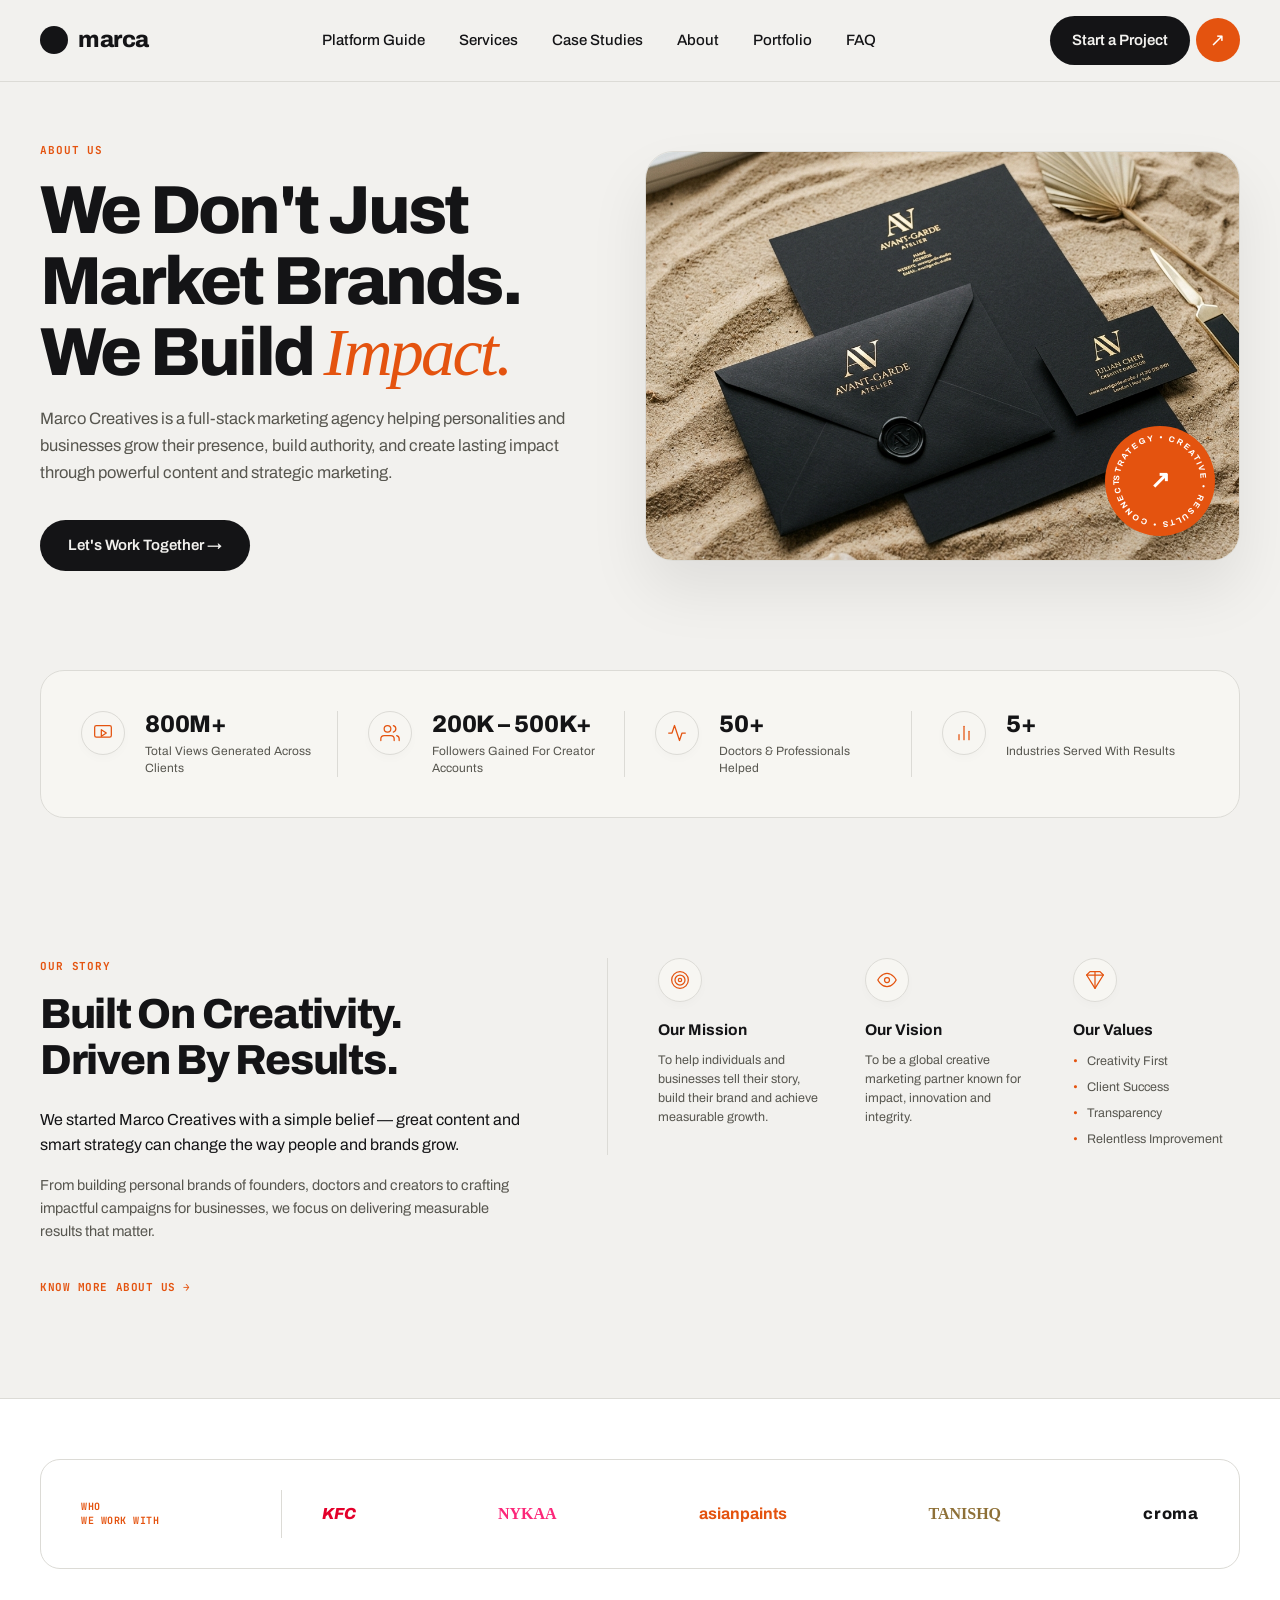
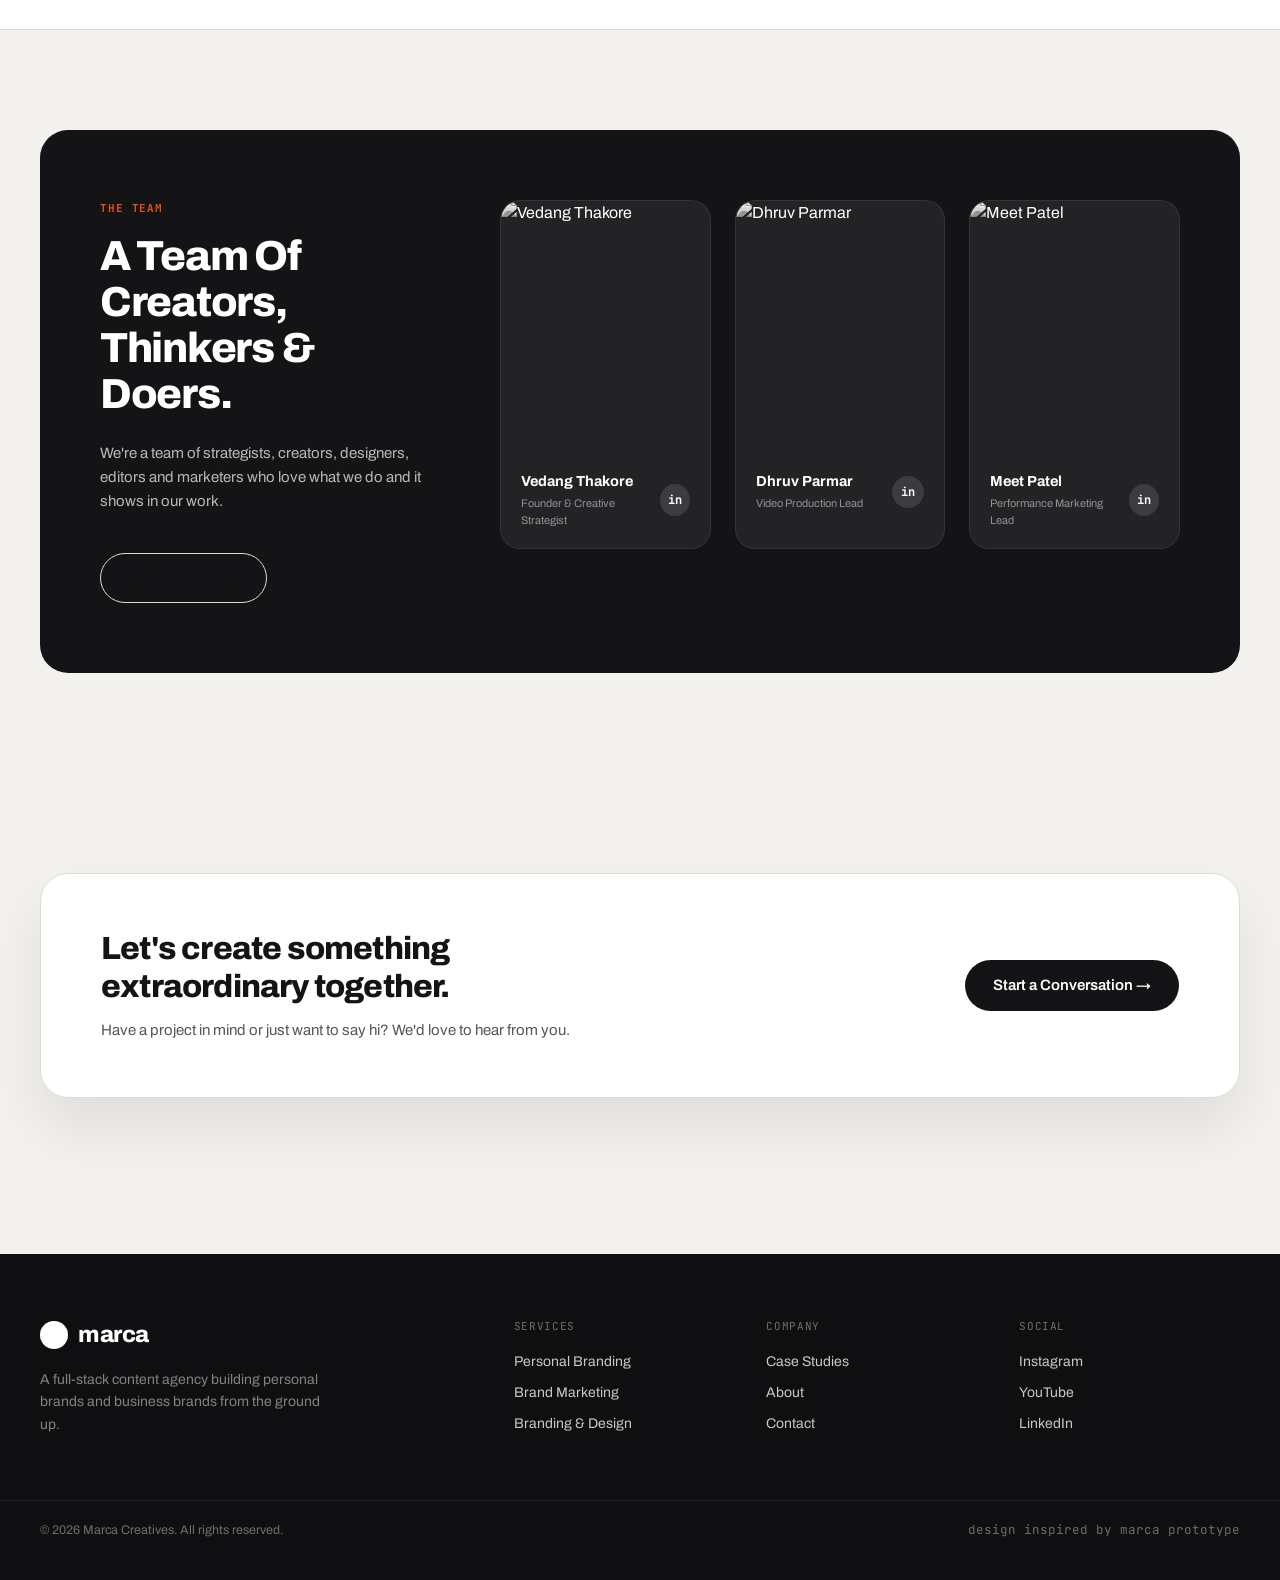
==== about.html @ e496947c "first commit - Marca Website files" ====
<!DOCTYPE html>
<html lang="en">
<head>
  <meta charset="utf-8">
  <meta name="viewport" content="width=device-width, initial-scale=1">
  <title>About Us | Marca Creatives</title>
  <meta name="description" content="We don't just market brands. We build impact. Discover our story, mission, vision, and the creative team behind Marca Creatives.">
  
  <!-- OpenGraph Metadata -->
  <meta property="og:title" content="About Us | Marca Creatives">
  <meta property="og:description" content="Meet the team of creators, thinkers, and doers building powerful B2B and personal brands.">
  <meta property="og:type" content="website">
  
  <!-- Google Fonts -->
  <link rel="preconnect" href="https://fonts.googleapis.com">
  <link rel="preconnect" href="https://fonts.gstatic.com" crossorigin>
  <link href="https://fonts.googleapis.com/css2?family=Archivo:wght@400;500;600;700;800;900&family=JetBrains+Mono:wght@400;500;600&display=swap" rel="stylesheet">
  
  <!-- Main Stylesheet -->
  <link rel="stylesheet" href="style.css">
</head>
<body>

  <!-- ============ STICKY NAV ============ -->
  <header class="header">
    <nav class="nav-container" aria-label="Main Navigation">
      <div class="logo">
        <div class="logo-dot"></div>
        <span class="logo-text">marca</span>
      </div>
      <div class="nav-links" id="navLinks">
        <a href="index.html#studio">Platform Guide</a>
        <a href="services.html">Services</a>
        <a href="index.html#work">Case Studies</a>
        <a href="about.html" class="active">About</a>
        <a href="index.html#reels">Portfolio</a>
        <a href="index.html#faq">FAQ</a>
      </div>
      <div class="nav-cta">
        <a href="index.html#contact" class="btn-primary">Start a Project</a>
        <a href="index.html#contact" class="btn-arrow" aria-label="Contact Us">&#8599;</a>
        <!-- Mobile Menu Toggle -->
        <button class="mobile-toggle" id="mobileToggle" aria-expanded="false" aria-controls="navLinks" aria-label="Toggle Menu">
          <span></span>
          <span></span>
        </button>
      </div>
    </nav>
  </header>

  <!-- ============ DETAIL HERO ============ -->
  <section class="detail-hero-section">
    <div class="container detail-hero-grid">
      <div class="detail-hero-left" data-reveal>
        <div class="section-tag">ABOUT US</div>
        <h1 class="detail-hero-title">We Don't Just<br>Market Brands.<br>We Build <span class="italic-serif">Impact.</span></h1>
        <p class="detail-hero-desc">
          Marco Creatives is a full-stack marketing agency helping personalities and businesses grow their presence, build authority, and create lasting impact through powerful content and strategic marketing.
        </p>
        <div class="detail-hero-ctas">
          <a href="index.html#contact" class="btn-primary-pill">Let's Work Together &rarr;</a>
        </div>
      </div>

      <div class="detail-hero-right" data-reveal data-reveal-delay="100">
        <div class="about-hero-image-wrapper">
          <img src="assets/services_branding.png" alt="Branding work design materials mockup">
          
          <!-- Rotating Badge Overlay -->
          <div class="rotating-badge-container">
            <svg class="rotating-badge-svg" viewBox="0 0 100 100">
              <defs>
                <path id="badgeCirclePath" d="M 50, 50 m -37, 0 a 37,37 0 1,1 74,0 a 37,37 0 1,1 -74,0" />
              </defs>
              <text font-size="7.5" font-weight="700" fill="var(--white)" letter-spacing="1.5">
                <textPath href="#badgeCirclePath">
                  STRATEGY • CREATIVE • RESULTS • CONNECTIVITY •
                </textPath>
              </text>
            </svg>
            <div class="badge-arrow">↗</div>
          </div>

        </div>
      </div>
    </div>
  </section>

  <!-- ============ STATS BAR STRIP ============ -->
  <section class="about-stats-strip" data-reveal>
    <div class="container">
      <div class="quick-stats-bar about-stats-card">
        <div class="quick-stats-grid">
          
          <div class="q-stat-item">
            <div class="metric-row-icon">
              <svg class="sol-icon" viewBox="0 0 24 24" fill="none" stroke="currentColor" stroke-width="2" stroke-linecap="round" stroke-linejoin="round">
                <rect x="2" y="3" width="20" height="14" rx="2" ry="2"></rect>
                <polygon points="10 8 16 12 10 16 10 8"></polygon>
              </svg>
            </div>
            <div class="q-stat-info">
              <h4>800M+</h4>
              <p>Total Views Generated Across Clients</p>
            </div>
          </div>

          <div class="q-stat-item">
            <div class="metric-row-icon">
              <svg class="sol-icon" viewBox="0 0 24 24" fill="none" stroke="currentColor" stroke-width="2" stroke-linecap="round" stroke-linejoin="round">
                <path d="M17 21v-2a4 4 0 0 0-4-4H5a4 4 0 0 0-4 4v2"></path>
                <circle cx="9" cy="7" r="4"></circle>
                <path d="M23 21v-2a4 4 0 0 0-3-3.87"></path>
                <path d="M16 3.13a4 4 0 0 1 0 7.75"></path>
              </svg>
            </div>
            <div class="q-stat-info">
              <h4>200K – 500K+</h4>
              <p>Followers Gained For Creator Accounts</p>
            </div>
          </div>

          <div class="q-stat-item">
            <div class="metric-row-icon">
              <svg class="sol-icon" viewBox="0 0 24 24" fill="none" stroke="currentColor" stroke-width="2" stroke-linecap="round" stroke-linejoin="round">
                <path d="M22 12h-4l-3 9L9 3l-3 9H2"></path>
              </svg>
            </div>
            <div class="q-stat-info">
              <h4>50+</h4>
              <p>Doctors &amp; Professionals Helped</p>
            </div>
          </div>

          <div class="q-stat-item">
            <div class="metric-row-icon">
              <svg class="sol-icon" viewBox="0 0 24 24" fill="none" stroke="currentColor" stroke-width="2" stroke-linecap="round" stroke-linejoin="round">
                <line x1="18" y1="20" x2="18" y2="10"></line>
                <line x1="12" y1="20" x2="12" y2="4"></line>
                <line x1="6" y1="20" x2="6" y2="14"></line>
              </svg>
            </div>
            <div class="q-stat-info">
              <h4>5+</h4>
              <p>Industries Served With Results</p>
            </div>
          </div>

        </div>
      </div>
    </div>
  </section>

  <!-- ============ OUR STORY SPLIT ============ -->
  <section class="about-story-section">
    <div class="container about-story-grid">
      <div class="story-left-col" data-reveal>
        <div class="section-tag">OUR STORY</div>
        <h2 class="story-title">Built On Creativity.<br>Driven By Results.</h2>
        <p class="story-desc">
          We started Marco Creatives with a simple belief — great content and smart strategy can change the way people and brands grow.
        </p>
        <p class="story-desc-sub">
          From building personal brands of founders, doctors and creators to crafting impactful campaigns for businesses, we focus on delivering measurable results that matter.
        </p>
        <a href="index.html#work" class="btn-explore-work">Know More About Us &rarr;</a>
      </div>

      <div class="story-right-col" data-reveal data-reveal-delay="100">
        
        <div class="story-grid-item">
          <div class="metric-row-icon">
            <svg class="sol-icon" viewBox="0 0 24 24" fill="none" stroke="currentColor" stroke-width="2" stroke-linecap="round" stroke-linejoin="round">
              <circle cx="12" cy="12" r="10"></circle>
              <circle cx="12" cy="12" r="6"></circle>
              <circle cx="12" cy="12" r="2"></circle>
            </svg>
          </div>
          <h4>Our Mission</h4>
          <p>To help individuals and businesses tell their story, build their brand and achieve measurable growth.</p>
        </div>

        <div class="story-grid-item">
          <div class="metric-row-icon">
            <svg class="sol-icon" viewBox="0 0 24 24" fill="none" stroke="currentColor" stroke-width="2" stroke-linecap="round" stroke-linejoin="round">
              <path d="M1 12s4-8 11-8 11 8 11 8-4 8-11 8-11-8-11-8z"></path>
              <circle cx="12" cy="12" r="3"></circle>
            </svg>
          </div>
          <h4>Our Vision</h4>
          <p>To be a global creative marketing partner known for impact, innovation and integrity.</p>
        </div>

        <div class="story-grid-item">
          <div class="metric-row-icon">
            <svg class="sol-icon" viewBox="0 0 24 24" fill="none" stroke="currentColor" stroke-width="2" stroke-linecap="round" stroke-linejoin="round">
              <polygon points="6 2 18 2 22 6 12 22 2 6 6 2"></polygon>
              <line x1="2" y1="6" x2="22" y2="6"></line>
              <line x1="12" y1="2" x2="12" y2="22"></line>
            </svg>
          </div>
          <h4>Our Values</h4>
          <ul class="values-text-list">
            <li>Creativity First</li>
            <li>Client Success</li>
            <li>Transparency</li>
            <li>Relentless Improvement</li>
          </ul>
        </div>

      </div>
    </div>
  </section>

  <!-- ============ LOGO BRANDS BAR ============ -->
  <section class="brands-worked-section" data-reveal>
    <div class="container">
      <div class="flat-logo-board">
        <div class="logo-board-label">WHO<br>WE WORK WITH</div>
        <div class="logo-board-divider"></div>
        <div class="logo-board-list">
          <span class="logo-text-item logo-kfc">KFC</span>
          <span class="logo-text-item logo-nykaa">NYKAA</span>
          <span class="logo-text-item logo-ap">asianpaints</span>
          <span class="logo-text-item logo-tanishq">TANISHQ</span>
          <span class="logo-text-item logo-croma">croma</span>
        </div>
      </div>
    </div>
  </section>

  <!-- ============ TEAM SECTION (DARK CARD) ============ -->
  <section class="about-team-section">
    <div class="container">
      <div class="team-dark-card" data-reveal>
        <div class="team-card-grid">
          
          <div class="team-left-intro">
            <div class="section-tag text-orange">THE TEAM</div>
            <h2 class="team-intro-title">A Team Of Creators,<br>Thinkers &amp; Doers.</h2>
            <p class="team-intro-desc">
              We're a team of strategists, creators, designers, editors and marketers who love what we do and it shows in our work.
            </p>
            <a href="index.html#contact" class="btn-cta-outline-pill border-white text-white-hover">Join Our Team &rarr;</a>
          </div>

          <div class="team-right-list">
            
            <!-- Card 1 -->
            <div class="team-member-portrait-card">
              <div class="member-image grayscale-img">
                <img src="assets/team_marcus_chen.png" alt="Vedang Thakore">
              </div>
              <div class="member-meta">
                <div>
                  <strong>Vedang Thakore</strong>
                  <p>Founder &amp; Creative Strategist</p>
                </div>
                <a href="https://linkedin.com" target="_blank" rel="noopener" class="linkedin-badge-btn" aria-label="Vedang Thakore Linkedin">in</a>
              </div>
            </div>

            <!-- Card 2 -->
            <div class="team-member-portrait-card">
              <div class="member-image grayscale-img">
                <img src="assets/team_alex_mercer.png" alt="Dhruv Parmar">
              </div>
              <div class="member-meta">
                <div>
                  <strong>Dhruv Parmar</strong>
                  <p>Video Production Lead</p>
                </div>
                <a href="https://linkedin.com" target="_blank" rel="noopener" class="linkedin-badge-btn" aria-label="Dhruv Parmar Linkedin">in</a>
              </div>
            </div>

            <!-- Card 3 -->
            <div class="team-member-portrait-card">
              <div class="member-image grayscale-img">
                <img src="assets/team_sarah_jenkins.png" alt="Meet Patel">
              </div>
              <div class="member-meta">
                <div>
                  <strong>Meet Patel</strong>
                  <p>Performance Marketing Lead</p>
                </div>
                <a href="https://linkedin.com" target="_blank" rel="noopener" class="linkedin-badge-btn" aria-label="Meet Patel Linkedin">in</a>
              </div>
            </div>

          </div>

        </div>
      </div>
    </div>
  </section>

  <!-- ============ BOTTOM LIGHT CTA ============ -->
  <section class="about-footer-cta-section" data-reveal>
    <div class="container">
      <div class="about-cta-bar">
        <div class="about-cta-text-side">
          <h2>Let's create something<br>extraordinary together.</h2>
          <p>Have a project in mind or just want to say hi? We'd love to hear from you.</p>
        </div>
        <a href="index.html#contact" class="btn-primary-pill select-black-btn">Start a Conversation &rarr;</a>
      </div>
    </div>
  </section>

  <!-- ============ FOOTER ============ -->
  <footer class="footer">
    <div class="container footer-grid">
      <div class="footer-about">
        <div class="logo">
          <div class="logo-dot bg-white"></div>
          <span class="logo-text text-white">marca</span>
        </div>
        <p class="footer-about-text">A full-stack content agency building personal brands and business brands from the ground up.</p>
      </div>
      <div>
        <div class="footer-header">SERVICES</div>
        <div class="footer-links">
          <a href="services.html">Personal Branding</a>
          <a href="services.html">Brand Marketing</a>
          <a href="services.html">Branding &amp; Design</a>
        </div>
      </div>
      <div>
        <div class="footer-header">COMPANY</div>
        <div class="footer-links">
          <a href="index.html#work">Case Studies</a>
          <a href="about.html">About</a>
          <a href="index.html#contact">Contact</a>
        </div>
      </div>
      <div>
        <div class="footer-header">SOCIAL</div>
        <div class="footer-links">
          <a href="https://instagram.com" target="_blank" rel="noopener">Instagram</a>
          <a href="https://youtube.com" target="_blank" rel="noopener">YouTube</a>
          <a href="https://linkedin.com" target="_blank" rel="noopener">LinkedIn</a>
        </div>
      </div>
    </div>
    <div class="container footer-bottom">
      <span>&copy; 2026 Marca Creatives. All rights reserved.</span>
      <span class="footer-adapted">design inspired by marca prototype</span>
    </div>
  </footer>

  <!-- GSAP & ScrollTrigger Script Loading -->
  <script src="https://cdnjs.cloudflare.com/ajax/libs/gsap/3.12.2/gsap.min.js"></script>
  <script src="https://cdnjs.cloudflare.com/ajax/libs/gsap/3.12.2/ScrollTrigger.min.js"></script>
  <!-- Main JavaScript File -->
  <script src="script.js"></script>
</body>
</html>
---- style.css ----
/* ==========================================================================
   MARCA CREATIVES - MODERN STYLE SYSTEM (VANILLA CSS)
   ========================================================================== */

/* --- Design Tokens --- */
:root {
  --bg-color: #f2f1ee;
  --text-color: #141416;
  --accent-color: #e4530f;
  --accent-hover: #c84307;
  
  --white: #ffffff;
  --border-color: #dcdbd6;
  --border-dark: #26262a;
  --border-dark-hover: #45454a;
  
  --dark-bg: #141416;
  --dark-bg-card: #1f1f22;
  --dark-text: #f2f1ee;
  --muted-text: #57564f;
  --muted-dark: #a3a29b;
  
  --font-sans: 'Archivo', "Helvetica Neue", Arial, sans-serif;
  --font-mono: 'JetBrains Mono', monospace;
  
  --transition-smooth: 0.4s cubic-bezier(0.25, 0.8, 0.25, 1);
  --transition-fast: 0.2s ease;
  
  --shadow-premium: 0 30px 60px rgba(0, 0, 0, 0.08);
  --shadow-premium-hover: 0 45px 80px rgba(0, 0, 0, 0.12);
  --shadow-card: 0 10px 30px rgba(0, 0, 0, 0.04);
}

/* --- Base & Reset --- */
* {
  box-sizing: border-box;
  margin: 0;
  padding: 0;
}

html {
  scroll-behavior: smooth;
  font-size: 16px;
}

body {
  background-color: var(--bg-color);
  color: var(--text-color);
  font-family: var(--font-sans);
  -webkit-font-smoothing: antialiased;
  -moz-osx-font-smoothing: grayscale;
  overflow-x: hidden;
  line-height: 1.5;
}

a {
  color: var(--text-color);
  text-decoration: none;
  transition: color var(--transition-fast);
}

a:hover {
  color: var(--accent-color);
}

::selection {
  background: var(--text-color);
  color: var(--white);
}

img {
  max-width: 100%;
  height: auto;
  display: block;
}

.container {
  max-width: 1320px;
  margin: 0 auto;
  padding: 0 40px;
  width: 100%;
}

/* --- Layout Grids --- */
.grid-2 {
  display: grid;
  grid-template-columns: 1fr 1fr;
}

.grid-3 {
  display: grid;
  grid-template-columns: repeat(3, 1fr);
}

.grid-4 {
  display: grid;
  grid-template-columns: repeat(4, 1fr);
}

.gap-20 { gap: 20px; }
.gap-24 { gap: 24px; }
.gap-56 { gap: 56px; }

.margin-0 { margin: 0 !important; }

/* --- Reveal Animation Classes (Premium Scroll Reveal with Blur) --- */
[data-reveal] {
  opacity: 0;
  transform: translateY(40px);
  filter: blur(5px);
  transition: opacity 1.2s cubic-bezier(0.16, 1, 0.3, 1), transform 1.2s cubic-bezier(0.16, 1, 0.3, 1), filter 1.2s cubic-bezier(0.16, 1, 0.3, 1);
  will-change: transform, opacity, filter;
}

[data-reveal].revealed {
  opacity: 1;
  transform: translateY(0);
  filter: blur(0);
}

/* --- Global Elements & Typography --- */
.section-tag {
  font-family: var(--font-mono);
  font-size: 13px;
  font-weight: 600;
  color: var(--accent-color);
  letter-spacing: 0.06em;
  text-transform: uppercase;
  margin-bottom: 16px;
}

.section-tag.text-orange {
  color: var(--accent-color);
}

.section-title {
  font-size: 46px;
  font-weight: 800;
  letter-spacing: -0.03em;
  line-height: 1.1;
  margin-bottom: 44px;
}

.section-title.text-white {
  color: var(--dark-text);
}

/* --- Buttons & Links --- */
.btn-primary {
  display: inline-flex;
  align-items: center;
  background: var(--text-color);
  color: var(--bg-color);
  padding: 13px 22px;
  border-radius: 40px;
  font-weight: 600;
  font-size: 15px;
  transition: transform var(--transition-fast), background-color var(--transition-fast);
}

.btn-primary:hover {
  transform: translateY(-2px);
  color: var(--white);
  background: var(--accent-color);
}

.btn-arrow {
  width: 44px;
  height: 44px;
  border-radius: 50%;
  background: var(--accent-color);
  color: var(--white);
  display: inline-flex;
  align-items: center;
  justify-content: center;
  font-size: 18px;
  transition: transform 0.35s ease, background-color var(--transition-fast);
}

.btn-arrow:hover {
  transform: rotate(45deg);
  background: var(--text-color);
}

.btn-large-accent {
  display: inline-flex;
  align-items: center;
  gap: 10px;
  background: var(--accent-color);
  color: var(--white);
  padding: 16px 28px;
  border-radius: 40px;
  font-weight: 600;
  font-size: 16px;
  margin-top: 44px;
  transition: transform var(--transition-fast), background var(--transition-fast);
}

.btn-large-accent:hover {
  transform: translateY(-2px);
  background: var(--accent-hover);
  color: var(--white);
}

.btn-large-accent span {
  font-size: 17px;
  transition: transform 0.35s ease;
}

.btn-large-accent:hover span {
  transform: rotate(45deg);
}

.btn-border-bottom {
  font-weight: 600;
  font-size: 15px;
  padding-bottom: 4px;
  border-bottom: 2px solid var(--accent-color);
  color: var(--text-color);
  transition: color var(--transition-fast), border-color var(--transition-fast);
}

.btn-border-bottom:hover {
  color: var(--accent-color);
  border-color: var(--text-color);
}

/* ==========================================================================
   NAVIGATION
   ========================================================================== */
.header {
  position: sticky;
  top: 0;
  z-index: 100;
  backdrop-filter: blur(10px);
  -webkit-backdrop-filter: blur(10px);
  background: rgba(242, 241, 238, 0.82);
  border-bottom: 1px solid var(--border-color);
}

.nav-container {
  max-width: 1320px;
  margin: 0 auto;
  padding: 16px 40px;
  display: flex;
  align-items: center;
  justify-content: space-between;
  gap: 24px;
}

.logo {
  display: flex;
  align-items: center;
  gap: 10px;
}

.logo-dot {
  width: 28px;
  height: 28px;
  border-radius: 50%;
  background: var(--text-color);
}

.logo-dot.bg-white {
  background: var(--white);
}

.logo-text {
  font-weight: 800;
  font-size: 23px;
  letter-spacing: -0.02em;
}

.logo-text.text-white {
  color: var(--white);
}

.nav-links {
  display: flex;
  align-items: center;
  gap: 34px;
  font-size: 15px;
  font-weight: 500;
}

.nav-cta {
  display: flex;
  align-items: center;
  gap: 6px;
}

/* Mobile Toggle Icon */
.mobile-toggle {
  display: none;
  background: none;
  border: none;
  cursor: pointer;
  padding: 10px;
  z-index: 101;
}

.mobile-toggle span {
  display: block;
  width: 22px;
  height: 2px;
  background-color: var(--text-color);
  margin: 4px 0;
  transition: var(--transition-fast);
}

/* ==========================================================================
   HERO & ROTATING ARC
   ========================================================================== */
.hero {
  position: relative;
  min-height: 100vh;
  display: flex;
  flex-direction: column;
  align-items: center;
  padding: 64px 24px 0;
  overflow: hidden;
}

.hero-content {
  position: relative;
  z-index: 20;
  text-align: center;
  max-width: 1060px;
  margin: 0 auto;
}

.tag-badge {
  display: inline-flex;
  align-items: center;
  gap: 9px;
  background: var(--white);
  border: 1px solid var(--border-color);
  padding: 9px 20px;
  border-radius: 40px;
  font-size: 15px;
  font-weight: 500;
  color: #3f3e39;
  margin-bottom: 30px;
}

.tag-dot {
  width: 8px;
  height: 8px;
  border-radius: 50%;
  background: var(--accent-color);
  display: inline-block;
}

.hero-title {
  font-size: 76px;
  line-height: 1.0;
  letter-spacing: -0.04em;
  font-weight: 800;
  margin: 0 0 26px;
}

.hero-description {
  font-size: 19px;
  line-height: 1.55;
  color: #4d4c46;
  max-width: 680px;
  margin: 0 auto 6px;
}

.hero-description strong {
  color: var(--text-color);
}

/* ARC WHEEL SYSTEM (Gentle curved conveyer layout with straight upright cards) */
.arc-container {
  position: relative;
  z-index: 5;
  width: 100%;
  flex: 1;
  min-height: 480px;
  margin-top: 60px; /* Spacing Tweak: increased margin to add space above the wheel */
}

.arc-wheel-wrapper {
  position: absolute;
  left: 50%;
  top: 2540px; /* Spacing Tweak: pushed apex down to add breathing space below description */
  width: 0;
  height: 0;
  transform: rotate(calc(-1 * var(--scroll-rotation, 0deg))); /* Dynamic scroll rotation! */
  transition: transform 0.15s ease-out; /* Smooth inertia ease */
  will-change: transform;
}

.arc-wheel {
  position: absolute;
  left: 0;
  top: 0;
  width: 0;
  height: 0;
  animation: wheelspin 260s linear infinite;
  will-change: transform;
}

.arc-card {
  position: absolute;
  left: 0;
  top: 0;
  margin-left: -125px; /* Centers cards horizontally */
}

/* Intermediate container cancels out card's specific layout angle */
.card-inner {
  width: 250px;
  height: 400px;
  will-change: transform;
}

/* Cancels scroll-rotation on the card layout */
.card-scroll-canceler {
  width: 100%;
  height: 100%;
  transform: rotate(var(--scroll-rotation, 0deg));
  transition: transform 0.15s ease-out;
  will-change: transform;
}

/* Cancels parent wheelspin animation rotation dynamically, keeping cards straight up */
.card-rotator {
  width: 100%;
  height: 100%;
  border-radius: 22px;
  box-shadow: 0 30px 60px rgba(0, 0, 0, 0.15);
  overflow: hidden;
  position: relative;
  background-color: var(--white);
  animation: counterspin 260s linear infinite;
  will-change: transform;
}

/* Subtle staggered heights for organic layout density */
.arc-card:nth-child(even) .card-rotator {
  height: 430px;
}

.card-rotator img {
  width: 100%;
  height: 100%;
  object-fit: cover;
  pointer-events: none;
}

.card-caption {
  position: absolute;
  bottom: 16px;
  left: 16px;
  background: rgba(0, 0, 0, 0.6);
  backdrop-filter: blur(5px);
  -webkit-backdrop-filter: blur(5px);
  color: var(--white);
  padding: 6px 14px;
  border-radius: 20px;
  font-size: 12px;
  font-weight: 500;
  font-family: var(--font-mono);
}

/* ==========================================================================
   LOGO MARQUEE
   ========================================================================== */
.logo-marquee-section {
  position: relative;
  z-index: 20;
  width: 100%;
  padding: 6px 0 30px;
}

.logo-marquee-title {
  text-align: center;
  font-size: 15px;
  color: var(--muted-text);
  font-weight: 500;
  margin-bottom: 18px;
}

.logo-marquee-wrapper {
  overflow: hidden;
  -webkit-mask-image: linear-gradient(90deg, transparent, #000 10%, #000 90%, transparent);
  mask-image: linear-gradient(90deg, transparent, #000 10%, #000 90%, transparent);
}

.logo-marquee-track {
  display: inline-flex;
  gap: 84px;
  align-items: center;
  padding-left: 84px;
  animation: marquee 34s linear infinite;
  will-change: transform;
}

.marquee-logo {
  font-size: 28px;
  color: #33333a;
  white-space: nowrap;
}

.logo-nutty { font-weight: 800; font-style: italic; letter-spacing: -0.01em; }
.logo-meridian { font-weight: 700; letter-spacing: 0.22em; }
.logo-kessler { font-family: Georgia, serif; font-weight: 400; letter-spacing: 0.01em; }
.logo-novo { font-weight: 400; letter-spacing: 0.02em; }
.logo-atlas { font-weight: 900; letter-spacing: -0.02em; }
.logo-form { font-weight: 600; letter-spacing: 0.01em; }
.logo-verde { font-weight: 800; letter-spacing: 0.28em; }

/* ==========================================================================
   STAT STRIP
   ========================================================================== */
.stat-strip {
  background: var(--dark-bg);
  color: var(--dark-text);
  padding: 64px 0;
}

.stat-item {
  display: flex;
  flex-direction: column;
}

.stat-number {
  font-size: 54px;
  font-weight: 800;
  letter-spacing: -0.03em;
  line-height: 1;
}

.stat-label {
  font-family: var(--font-mono);
  font-size: 12px;
  letter-spacing: 0.06em;
  color: var(--muted-dark);
  margin-top: 10px;
  text-transform: uppercase;
}

/* ==========================================================================
   PROBLEM / EMPATHY & SPECIALIZATION
   ========================================================================== */
.empathy-section {
  padding: 110px 0 50px;
}

.empathy-title {
  font-size: 46px;
  font-weight: 800;
  letter-spacing: -0.03em;
  line-height: 1.05;
}

.empathy-lead {
  font-size: 17px;
  line-height: 1.6;
  color: #38372f;
  margin-bottom: 18px;
  font-weight: 600;
}

.empathy-text {
  font-size: 16px;
  line-height: 1.65;
  color: var(--muted-text);
}

/* ==========================================================================
   NEW SECTION: OUR CONTENT STUDIO (Side-by-side active/dimmed layout)
   ========================================================================== */
.studio-section {
  padding: 100px 0;
  background-color: var(--white);
  border-top: 1px solid var(--border-color);
  border-bottom: 1px solid var(--border-color);
}

.studio-intro {
  display: flex;
  justify-content: space-between;
  align-items: flex-end;
  margin-bottom: 60px;
  gap: 40px;
}

.studio-title {
  font-size: 54px;
  font-weight: 800;
  line-height: 1.05;
  letter-spacing: -0.03em;
}

.italic-serif {
  font-family: Georgia, serif;
  font-weight: 400;
  font-style: italic;
  color: var(--accent-color);
}

.studio-description {
  max-width: 440px;
  font-size: 16px;
  color: var(--muted-text);
  line-height: 1.6;
}

.studio-grid {
  display: grid;
  grid-template-columns: 0.75fr 2.25fr;
  gap: 56px;
  align-items: center;
  margin-bottom: 50px;
}

/* Sidebar lists styling */
.platform-list {
  display: flex;
  flex-direction: column;
  gap: 12px;
}

.platform-item {
  display: flex;
  align-items: flex-start;
  gap: 24px;
  padding: 24px;
  border-radius: 16px;
  cursor: pointer;
  background-color: transparent;
  border: 1px solid transparent;
  transition: var(--transition-smooth);
}

.platform-item:hover {
  background-color: #f7f6f2;
}

.platform-item.active {
  background-color: var(--white);
  border-color: var(--border-color);
  box-shadow: var(--shadow-card);
}

.platform-num {
  font-family: var(--font-mono);
  font-size: 14px;
  font-weight: 600;
  color: var(--muted-dark);
  margin-top: 2px;
  position: relative;
}

.platform-item.active .platform-num::after {
  content: '';
  position: absolute;
  left: -24px;
  top: 6px;
  width: 4px;
  height: 12px;
  background-color: var(--accent-color);
  border-radius: 2px;
}

.platform-info h4 {
  font-size: 20px;
  font-weight: 700;
  margin-bottom: 4px;
  transition: color var(--transition-fast);
}

.platform-item.active .platform-info h4 {
  color: var(--accent-color);
}

.platform-info p {
  font-size: 14px;
  color: var(--muted-text);
}

/* Media Mockup Screens Layout: Staggered Side-by-Side */
.mockup-display {
  display: flex;
  align-items: center;
  justify-content: space-between;
  width: 100%;
  position: relative;
  padding: 40px 0;
  gap: 24px;
}

.mockup-frame {
  transition: opacity 0.5s ease, transform 0.5s cubic-bezier(0.25, 0.8, 0.25, 1), filter 0.5s ease, border-color 0.5s;
  box-shadow: 0 20px 40px rgba(0, 0, 0, 0.05);
  border-radius: 36px;
  overflow: hidden;
  will-change: transform, opacity;
}

/* Side-by-side framing coordinates */
.frame-vertical {
  width: 200px;
  height: 350px;
  border: 8px solid #141416;
  background-color: #000;
}

.frame-horizontal {
  width: 380px;
  height: 250px;
  border: 8px solid #141416;
  background-color: #000;
}

/* Visual staggered translation offsets */
#mockup-0 {
  transform: translateY(30px);
}

#mockup-1 {
  transform: translateY(0);
}

#mockup-2 {
  transform: translateY(15px);
}

/* Interactive States: highlight active mockup, dim inactive ones */
.mockup-frame.active {
  opacity: 1;
  filter: none;
  border-color: var(--accent-color);
  box-shadow: 0 30px 60px rgba(228, 83, 15, 0.15);
}

#mockup-0.active { transform: translateY(30px) scale(1.06); }
#mockup-1.active { transform: translateY(0) scale(1.06); }
#mockup-2.active { transform: translateY(15px) scale(1.06); }

.mockup-frame.dimmed {
  opacity: 0.35;
  filter: grayscale(20%) blur(0.3px);
}

.mockup-content {
  width: 100%;
  height: 100%;
  position: relative;
  overflow: hidden;
}

.mockup-content img {
  width: 100%;
  height: 100%;
  object-fit: cover;
}

.tag-floating {
  position: absolute;
  top: 12px;
  left: 12px;
  font-family: var(--font-mono);
  font-size: 8px;
  color: var(--white);
  background: rgba(0, 0, 0, 0.5);
  backdrop-filter: blur(5px);
  -webkit-backdrop-filter: blur(5px);
  padding: 3px 8px;
  border-radius: 20px;
  z-index: 5;
}

/* Overlays on Vertical Smartphone Mockup */
.reel-overlay {
  position: absolute;
  bottom: 0;
  left: 0;
  right: 0;
  padding: 16px 12px;
  background: linear-gradient(to top, rgba(0,0,0,0.8) 0%, rgba(0,0,0,0) 100%);
  color: var(--white);
  z-index: 3;
}

.reel-author {
  display: flex;
  align-items: center;
  gap: 6px;
  margin-bottom: 4px;
}

.avatar-mini {
  width: 18px;
  height: 18px;
  border-radius: 50%;
  background-color: var(--accent-color);
  font-size: 8px;
  font-weight: 700;
  display: flex;
  align-items: center;
  justify-content: center;
}

.author-handle {
  font-size: 10px;
  font-weight: 600;
}

.btn-follow {
  font-size: 9px;
  border: 1px solid rgba(255,255,255,0.4);
  padding: 1px 6px;
  border-radius: 4px;
  margin-left: 4px;
}

.reel-text {
  font-size: 10px;
  opacity: 0.9;
  margin-bottom: 8px;
}

.reel-actions {
  display: flex;
  gap: 12px;
  font-size: 9px;
}

.time-duration {
  position: absolute;
  bottom: 12px;
  right: 12px;
  font-size: 10px;
  color: var(--white);
  font-family: var(--font-mono);
  background: rgba(0,0,0,0.4);
  padding: 2px 4px;
  border-radius: 4px;
  z-index: 3;
}

/* Overlays on Horizontal Monitor Mockup */
.btn-play-circle {
  position: absolute;
  top: 50%;
  left: 50%;
  transform: translate(-50%, -50%);
  width: 44px;
  height: 44px;
  border-radius: 50%;
  background-color: rgba(228, 83, 15, 0.9);
  border: none;
  color: var(--white);
  font-size: 16px;
  display: flex;
  align-items: center;
  justify-content: center;
  padding-left: 3px;
  cursor: pointer;
  transition: transform var(--transition-fast), background var(--transition-fast);
  z-index: 4;
}

.btn-play-circle:hover {
  transform: translate(-50%, -50%) scale(1.08);
  background-color: var(--accent-color);
}

.yt-timeline {
  position: absolute;
  bottom: 48px;
  left: 12px;
  right: 12px;
  height: 3px;
  background-color: rgba(255,255,255,0.3);
  border-radius: 2px;
  z-index: 3;
}

.yt-progress {
  height: 100%;
  background-color: var(--accent-color);
  border-radius: 2px;
}

.yt-duration {
  position: absolute;
  bottom: 32px;
  left: 12px;
  font-size: 9px;
  color: var(--white);
  font-family: var(--font-mono);
  z-index: 3;
}

.yt-meta {
  position: absolute;
  bottom: 0;
  left: 0;
  right: 0;
  padding: 8px 12px 8px 80px;
  background: rgba(0,0,0,0.6);
  color: var(--white);
  text-align: left;
  z-index: 2;
}

.yt-meta h4 {
  font-size: 11px;
  font-weight: 600;
  margin-bottom: 1px;
  white-space: nowrap;
  overflow: hidden;
  text-overflow: ellipsis;
}

.yt-meta p {
  font-size: 9px;
  opacity: 0.7;
}

/* Camera REC overlay details */
.camera-ui-overlay {
  position: absolute;
  top: 12px;
  right: 12px;
  display: flex;
  flex-direction: column;
  align-items: flex-end;
  gap: 2px;
  color: var(--white);
  font-family: var(--font-mono);
  font-size: 8px;
  z-index: 3;
}

.cam-rec {
  color: #ff3b30;
  font-weight: bold;
  animation: blink 1s infinite alternate;
}

@keyframes blink {
  0% { opacity: 0.2; }
  100% { opacity: 1; }
}

/* Platform studio repurposing bottom bar */
.studio-bar {
  background: var(--bg-color);
  border: 1px solid var(--border-color);
  border-radius: 18px;
  padding: 34px 40px;
  display: grid;
  grid-template-columns: 1.2fr 1.6fr 1.2fr;
  align-items: center;
  gap: 40px;
  margin-top: 30px;
}

.bar-headline {
  font-size: 26px;
  font-weight: 800;
  letter-spacing: -0.02em;
  line-height: 1.2;
}

.studio-bar-center p {
  font-size: 15px;
  color: var(--muted-text);
  line-height: 1.6;
}

.studio-bar-right {
  display: flex;
  justify-content: flex-end;
}

/* ==========================================================================
   REDESIGNED SERVICES SECTION WITH INTERACTIVE TABS & DIVIDERS
   ========================================================================== */
.services-section {
  padding: 100px 0;
}

.services-header-split {
  display: grid;
  grid-template-columns: 1.2fr 1fr;
  gap: 56px;
  align-items: center;
  margin-bottom: 60px;
}

.services-main-title {
  font-size: 46px;
  font-weight: 800;
  line-height: 1.05;
  letter-spacing: -0.03em;
}

.services-header-right {
  border-left: 1px solid var(--border-color);
  padding-left: 56px;
  font-size: 16px;
  color: var(--muted-text);
  line-height: 1.6;
}

/* Unified tabs menu + active pane border card wrapper */
.services-tabbed-container {
  display: grid;
  grid-template-columns: 1fr 2.2fr;
  border: 1px solid var(--border-color);
  border-radius: 24px;
  background-color: #fbfbfa;
  overflow: hidden;
  box-shadow: var(--shadow-card);
}

/* Left Sidebar vertical tab list */
.services-tabs-menu {
  display: flex;
  flex-direction: column;
  border-right: 1px solid var(--border-color);
  background-color: #f7f6f2;
}

.service-tab-btn {
  background: none;
  border: none;
  border-bottom: 1px solid var(--border-color);
  padding: 30px 24px;
  display: flex;
  align-items: center;
  text-align: left;
  cursor: pointer;
  position: relative;
  transition: background var(--transition-fast);
}

.service-tab-btn:last-child {
  border-bottom: none;
}

.service-tab-btn:hover {
  background-color: rgba(0,0,0,0.01);
}

.service-tab-btn.active {
  background-color: #fbfbfa;
}

.service-tab-btn.active::before {
  content: '';
  position: absolute;
  left: 0;
  top: 0;
  bottom: 0;
  width: 4px;
  background-color: var(--accent-color);
}

.tab-btn-meta {
  display: flex;
  align-items: center;
  width: 60px;
}

.tab-btn-num {
  font-family: var(--font-mono);
  font-size: 14px;
  color: var(--muted-dark);
  font-weight: 500;
}

.tab-btn-index {
  font-family: var(--font-mono);
  font-size: 13px;
  color: var(--accent-color);
  font-weight: bold;
  margin-left: 8px;
}

.tab-btn-text {
  font-size: 22px;
  font-weight: 700;
  letter-spacing: -0.02em;
  flex: 1;
  transition: color var(--transition-fast);
}

.service-tab-btn.active .tab-btn-text {
  color: var(--accent-color);
}

.tab-btn-arrow {
  font-size: 20px;
  color: var(--muted-dark);
  opacity: 0;
  transform: translateX(-10px);
  transition: opacity var(--transition-fast), transform var(--transition-fast);
}

.service-tab-btn.active .tab-btn-arrow {
  opacity: 1;
  transform: translateX(0);
  color: var(--accent-color);
}

/* Active Service Pane Layout */
.services-tab-content-panel {
  background-color: #fbfbfa;
  position: relative;
  overflow: hidden;
}

.service-tab-pane {
  position: absolute;
  inset: 0;
  opacity: 0;
  pointer-events: none;
  padding: 44px;
  display: grid;
  grid-template-columns: 1.1fr 0.9fr;
  gap: 32px;
  transition: opacity 0.4s ease;
}

.service-tab-pane.active {
  position: relative;
  opacity: 1;
  pointer-events: auto;
}

.pane-details {
  display: flex;
  flex-direction: column;
}

.pane-tag {
  font-family: var(--font-mono);
  font-size: 11px;
  color: var(--accent-color);
  font-weight: 600;
  letter-spacing: 0.06em;
  margin-bottom: 16px;
}

.pane-headline {
  font-size: 38px;
  font-weight: 800;
  line-height: 1.1;
  letter-spacing: -0.03em;
  margin-bottom: 16px;
}

.pane-description {
  font-size: 15px;
  color: var(--muted-text);
  line-height: 1.6;
  margin-bottom: 24px;
}

.pane-badges {
  display: flex;
  flex-wrap: wrap;
  gap: 8px;
  margin-bottom: 32px;
}

.badge {
  font-size: 12.5px;
  background-color: #f7f6f2;
  border: 1px solid var(--border-color);
  padding: 6px 12px;
  border-radius: 4px;
  color: #55544e;
}

.pane-stats {
  display: grid;
  grid-template-columns: repeat(3, 1fr);
  gap: 16px;
  border-top: 1px solid var(--border-color);
  padding-top: 24px;
  margin-bottom: 32px;
}

.pane-stat-item {
  display: flex;
  flex-direction: column;
}

.pane-stat-num {
  font-size: 26px;
  font-weight: 800;
  letter-spacing: -0.02em;
  line-height: 1.1;
  margin-bottom: 4px;
}

.pane-stat-label {
  font-size: 11px;
  color: var(--muted-text);
  line-height: 1.3;
}

.explore-service-link {
  font-weight: 600;
  font-size: 15px;
  color: var(--accent-color);
  margin-top: auto;
}

.explore-service-link:hover {
  color: var(--accent-hover);
}

/* Smartphone overlapping layout cards */
.pane-visuals {
  display: flex;
  flex-direction: column;
  justify-content: center;
  align-items: center;
  position: relative;
}

.phone-carousel {
  display: flex;
  align-items: center;
  justify-content: center;
  height: 380px;
  width: 100%;
  position: relative;
}

.phone-carousel-card {
  position: absolute;
  width: 170px;
  height: 290px;
  border-radius: 18px;
  overflow: hidden;
  border: 4px solid #141416;
  background-color: #000;
  box-shadow: 0 20px 40px rgba(0,0,0,0.1);
  transition: transform 0.5s cubic-bezier(0.25, 0.8, 0.25, 1), z-index 0.5s;
}

.phone-carousel-card img {
  width: 100%;
  height: 100%;
  object-fit: cover;
}

.phone-caption {
  position: absolute;
  bottom: 12px;
  left: 12px;
  background: rgba(0,0,0,0.5);
  color: var(--white);
  font-family: var(--font-mono);
  font-size: 10px;
  padding: 2px 8px;
  border-radius: 10px;
}

.reel-icon-floating {
  position: absolute;
  top: 12px;
  right: 12px;
  font-size: 16px;
  z-index: 5;
}

/* Overlapping configuration offsets */
.card-left {
  transform: translateX(-65px) scale(0.88);
  z-index: 1;
  opacity: 0.85;
}

.card-right {
  transform: translateX(65px) scale(0.88);
  z-index: 1;
  opacity: 0.85;
}

.card-center {
  transform: translateX(0) scale(1.02);
  z-index: 3;
  box-shadow: 0 30px 60px rgba(0,0,0,0.18);
}

.phone-carousel-dots {
  display: flex;
  gap: 8px;
  margin-top: 24px;
}

.phone-carousel-dots .dot {
  width: 6px;
  height: 6px;
  border-radius: 50%;
  background-color: var(--border-color);
  transition: width 0.3s ease, background-color 0.3s;
}

.phone-carousel-dots .dot.active {
  width: 24px;
  border-radius: 4px;
  background-color: var(--accent-color);
}

/* Redesigned Niche Specialization Bar */
.specialization-bar {
  background: var(--dark-bg);
  color: var(--dark-text);
  border-radius: 18px;
  padding: 34px 40px;
  display: flex;
  align-items: center;
  justify-content: space-between;
  gap: 32px;
  margin-top: 20px;
}

.specialization-info {
  max-width: 680px;
}

.specialization-action {
  display: flex;
  align-items: center;
  gap: 16px;
}

.btn-circle-arrow-link {
  width: 56px;
  height: 56px;
  border-radius: 50%;
  background-color: var(--accent-color);
  display: flex;
  align-items: center;
  justify-content: center;
  transition: transform 0.35s ease, background-color var(--transition-fast);
}

.btn-circle-arrow-link:hover {
  transform: scale(1.08);
  background-color: var(--accent-hover);
}

.spec-arrow {
  color: var(--white);
  font-size: 24px;
}

.spec-action-label {
  font-size: 13.5px;
  line-height: 1.4;
  color: var(--muted-dark);
}

.spec-action-label strong {
  color: var(--white);
}

/* ==========================================================================
   CASE STUDIES
   ========================================================================== */
.cases-section {
  padding: 60px 0 50px;
}

.cases-header {
  display: flex;
  justify-content: space-between;
  align-items: flex-end;
  margin-bottom: 40px;
  gap: 20px;
}

.cases-all-link {
  font-weight: 600;
  font-size: 15px;
  white-space: nowrap;
}

.cases-grid {
  display: grid;
  grid-template-columns: repeat(3, 1fr);
  gap: 20px;
}

.case-card {
  background: var(--white);
  border: 1px solid var(--border-color);
  border-radius: 18px;
  overflow: hidden;
  display: flex;
  flex-direction: column;
  transition: transform var(--transition-smooth), box-shadow var(--transition-smooth);
}

.case-card:hover {
  transform: translateY(-6px);
  box-shadow: 0 24px 48px rgba(0, 0, 0, 0.09);
}

.case-image-wrapper {
  aspect-ratio: 4/3;
  width: 100%;
  overflow: hidden;
  background-color: #ecebe6;
}

.case-image-wrapper img {
  width: 100%;
  height: 100%;
  object-fit: cover;
  transition: transform 0.6s cubic-bezier(0.25, 0.8, 0.25, 1);
}

.case-card:hover .case-image-wrapper img {
  transform: scale(1.05);
}

.case-content {
  padding: 26px;
  display: flex;
  flex-direction: column;
  flex: 1;
}

.case-tag {
  font-family: var(--font-mono);
  font-size: 11px;
  color: var(--muted-dark);
  margin-bottom: 12px;
  letter-spacing: 0.04em;
}

.case-card:first-child .case-tag {
  color: var(--accent-color);
}

.case-stat {
  font-size: 34px;
  font-weight: 800;
  letter-spacing: -0.03em;
  line-height: 1;
  margin-bottom: 6px;
}

.case-substat {
  font-size: 13px;
  color: #7a7972;
  margin-bottom: 16px;
}

.case-title {
  font-size: 18px;
  font-weight: 700;
  margin-bottom: 6px;
}

.case-description {
  font-size: 14px;
  line-height: 1.5;
  color: var(--muted-text);
  margin-bottom: 18px;
}

.case-link {
  margin-top: auto;
  font-weight: 600;
  font-size: 14px;
  color: var(--text-color);
  transition: color var(--transition-fast);
}

.case-card:first-child .case-link {
  color: var(--accent-color);
}

.case-card:first-child .case-link:hover {
  color: var(--accent-hover);
}

/* ==========================================================================
   TEAM SECTION
   ========================================================================== */
.team-section {
  padding: 60px 0 50px;
}

.team-grid {
  display: grid;
  grid-template-columns: repeat(4, 1fr);
  gap: 20px;
}

.team-card {
  display: flex;
  flex-direction: column;
}

.team-photo-wrapper {
  aspect-ratio: 3/4;
  border: 1px solid #d8d7d2;
  border-radius: 16px;
  overflow: hidden;
  background-color: #ecebe6;
  position: relative;
}

.team-photo-wrapper img {
  width: 100%;
  height: 100%;
  object-fit: cover;
  transition: transform 0.6s cubic-bezier(0.25, 0.8, 0.25, 1);
}

.team-card:hover .team-photo-wrapper img {
  transform: scale(1.05);
}

.team-name {
  font-size: 16px;
  font-weight: 700;
  margin-top: 12px;
}

.team-role {
  font-size: 13px;
  color: #7a7972;
}

/* ==========================================================================
   PROCESS SECTION (DARK)
   ========================================================================== */
.process-section {
  background: var(--dark-bg);
  color: var(--dark-text);
  padding: 96px 0;
}

.process-grid {
  display: grid;
  grid-template-columns: repeat(4, 1fr);
  gap: 28px;
  margin-top: 48px;
}

.process-step {
  border-top: 1px solid var(--border-dark);
  padding-top: 22px;
}

.step-num {
  font-family: var(--font-mono);
  font-size: 12px;
  color: var(--accent-color);
  margin-bottom: 14px;
}

.step-title {
  font-size: 19px;
  font-weight: 700;
  margin-bottom: 8px;
}

.step-text {
  font-size: 14px;
  line-height: 1.55;
  color: var(--muted-dark);
}

/* ==========================================================================
   TESTIMONIALS
   ========================================================================== */
.testimonials-section {
  padding: 96px 0 50px;
}

.testimonials-grid {
  display: grid;
  grid-template-columns: repeat(3, 1fr);
  gap: 20px;
}

.testimonial-card {
  background: var(--white);
  border: 1px solid var(--border-color);
  border-radius: 18px;
  padding: 30px;
  display: flex;
  flex-direction: column;
  justify-content: space-between;
  box-shadow: var(--shadow-card);
  transition: transform var(--transition-smooth), box-shadow var(--transition-smooth);
}

.testimonial-card:hover {
  transform: translateY(-4px);
  box-shadow: 0 20px 40px rgba(0, 0, 0, 0.06);
}

.testimonial-quote {
  font-size: 16px;
  line-height: 1.6;
  color: #38372f;
  margin-bottom: 24px;
}

.testimonial-author {
  display: flex;
  align-items: center;
  gap: 12px;
}

.author-avatar {
  width: 40px;
  height: 40px;
  border-radius: 50%;
  background-color: #ecebe6;
  background-size: cover;
  background-position: center;
}

/* Avatars loaded from generated images */
.author-avatar.avatar-1 { background-image: url('assets/hero_arc_1.png'); }
.author-avatar.avatar-2 { background-image: url('assets/team_marcus.png'); }
.author-avatar.avatar-3 { background-image: url('assets/hero_arc_3.png'); }

.author-name {
  font-size: 14px;
  font-weight: 700;
}

.author-meta {
  font-size: 12.5px;
  color: #7a7972;
}

/* ==========================================================================
   FAQ
   ========================================================================== */
.faq-section {
  padding: 60px 0 50px;
}

.grid-faq {
  display: grid;
  grid-template-columns: 0.9fr 1.1fr;
  gap: 56px;
  align-items: start;
}

.faq-accordion-group {
  display: flex;
  flex-direction: column;
  border-top: 1px solid var(--border-color);
}

.faq-item {
  border-bottom: 1px solid var(--border-color);
}

.faq-question {
  display: flex;
  justify-content: space-between;
  align-items: center;
  padding: 20px 0;
  font-size: 17px;
  font-weight: 600;
  cursor: pointer;
  list-style: none;
}

.faq-question::-webkit-details-marker {
  display: none;
}

.faq-icon {
  color: var(--accent-color);
  font-size: 22px;
  font-weight: 400;
  transition: transform var(--transition-fast);
}

/* Accordion open behavior styles */
.faq-item[open] .faq-icon {
  transform: rotate(45deg);
}

.faq-answer {
  padding-bottom: 20px;
  font-size: 15px;
  line-height: 1.6;
  color: var(--muted-text);
  animation: slideDown 0.3s ease-out;
}

/* ==========================================================================
   NEW SECTION: PORTFOLIO REELS CAROUSEL (DARK)
   ========================================================================== */
.reels-portfolio-section {
  background-color: #0b0b0c;
  color: var(--dark-text);
  padding: 100px 0;
  overflow: hidden;
  border-top: 1px solid var(--border-dark);
}

.portfolio-header {
  display: flex;
  justify-content: space-between;
  align-items: flex-end;
  margin-bottom: 60px;
  gap: 40px;
}

.portfolio-title {
  font-size: 54px;
  font-weight: 800;
  line-height: 1.05;
  letter-spacing: -0.03em;
  margin-bottom: 16px;
}

.portfolio-subtitle {
  font-size: 16px;
  color: var(--muted-dark);
  max-width: 460px;
  line-height: 1.55;
}

.portfolio-header-right {
  display: flex;
  flex-direction: column;
  align-items: flex-end;
  gap: 28px;
}

.portfolio-stats-bar {
  display: flex;
  gap: 34px;
}

.p-stat {
  display: flex;
  align-items: flex-start;
  gap: 12px;
}

.p-icon {
  color: var(--accent-color);
  font-size: 16px;
  margin-top: 2px;
}

.p-stat strong {
  font-size: 20px;
  font-weight: 800;
}

.p-stat p {
  font-size: 11px;
  color: var(--muted-dark);
}

.btn-view-portfolio {
  display: inline-flex;
  align-items: center;
  gap: 12px;
  background-color: transparent;
  color: var(--white);
  font-weight: 600;
  font-size: 15px;
}

.round-arrow-btn {
  width: 48px;
  height: 48px;
  border-radius: 50%;
  border: 1px solid var(--border-dark-hover);
  display: flex;
  align-items: center;
  justify-content: center;
  transition: border-color var(--transition-fast), background var(--transition-fast);
}

.btn-view-portfolio:hover .round-arrow-btn {
  border-color: var(--accent-color);
  background-color: var(--accent-color);
  color: var(--white);
}

/* Slider Track and Vertical scroll controls */
.portfolio-slider-container {
  display: grid;
  grid-template-columns: 60px 1fr;
  gap: 24px;
  margin-bottom: 60px;
  align-items: center;
}

.slider-scrollbar-control {
  display: flex;
  flex-direction: column;
  align-items: center;
  gap: 16px;
}

.scroll-arrow {
  background: none;
  border: 1px solid var(--border-dark);
  color: var(--muted-dark);
  width: 32px;
  height: 32px;
  border-radius: 50%;
  cursor: pointer;
  display: flex;
  align-items: center;
  justify-content: center;
  transition: border-color var(--transition-fast), color var(--transition-fast);
}

.scroll-arrow:hover {
  border-color: var(--accent-color);
  color: var(--white);
}

.scroll-track {
  width: 2px;
  height: 220px;
  background-color: var(--border-dark);
  position: relative;
  border-radius: 1px;
}

.scroll-handle {
  width: 6px;
  height: 44px;
  background-color: var(--accent-color);
  position: absolute;
  left: -2px;
  top: 0;
  border-radius: 3px;
  transition: top 0.3s ease;
}

.portfolio-cards-slider {
  display: flex;
  gap: 24px;
  overflow-x: auto;
  scroll-behavior: smooth;
  padding: 30px 0;
  width: 100%;
}

.portfolio-cards-slider::-webkit-scrollbar {
  display: none;
}

/* Portfolio vertical video cards (Straight upright) */
.portfolio-card-item {
  flex: 0 0 240px;
  display: flex;
  flex-direction: column;
  background-color: var(--dark-bg-card);
  border: 1px solid var(--border-dark);
  border-radius: 20px;
  overflow: hidden;
  transition: transform var(--transition-smooth), border-color var(--transition-smooth), opacity 0.5s ease;
  will-change: transform;
}

.portfolio-card-item:hover {
  transform: translateY(-8px) scale(1.02);
  border-color: var(--border-dark-hover);
}

.card-media {
  aspect-ratio: 9/16;
  width: 100%;
  position: relative;
  overflow: hidden;
  background-color: #000;
}

.card-media img {
  width: 100%;
  height: 100%;
  object-fit: cover;
}

.btn-play-mini {
  position: absolute;
  top: 50%;
  left: 50%;
  transform: translate(-50%, -50%);
  width: 44px;
  height: 44px;
  border-radius: 50%;
  background-color: rgba(0,0,0,0.6);
  border: 1px solid rgba(255,255,255,0.2);
  color: var(--white);
  font-size: 14px;
  display: flex;
  align-items: center;
  justify-content: center;
  padding-left: 2px;
  cursor: pointer;
  opacity: 0;
  transition: opacity var(--transition-fast), background var(--transition-fast);
}

.portfolio-card-item:hover .btn-play-mini {
  opacity: 1;
}

.btn-play-mini:hover {
  background-color: var(--accent-color);
  border-color: var(--accent-color);
}

.card-stats-overlay {
  position: absolute;
  bottom: 0;
  left: 0;
  right: 0;
  padding: 16px;
  background: linear-gradient(to top, rgba(0,0,0,0.7) 0%, rgba(0,0,0,0) 100%);
  display: flex;
  justify-content: space-between;
  font-family: var(--font-mono);
  font-size: 10px;
  color: var(--white);
  opacity: 0.9;
}

.card-info {
  padding: 16px;
}

.card-info h4 {
  font-size: 15px;
  font-weight: 700;
  letter-spacing: -0.01em;
  white-space: nowrap;
  overflow: hidden;
  text-overflow: ellipsis;
}

/* Featured active portfolio item styling */
.portfolio-card-item.featured {
  flex: 0 0 280px;
  border-color: var(--accent-color);
  box-shadow: 0 20px 40px rgba(228, 83, 15, 0.12);
  position: relative;
}

.featured-badge {
  position: absolute;
  top: 16px;
  left: 16px;
  background-color: var(--accent-color);
  color: var(--white);
  font-family: var(--font-mono);
  font-size: 9px;
  font-weight: bold;
  padding: 4px 10px;
  border-radius: 4px;
  z-index: 5;
}

.btn-play-large {
  position: absolute;
  top: 50%;
  left: 50%;
  transform: translate(-50%, -50%);
  width: 58px;
  height: 58px;
  border-radius: 50%;
  background-color: var(--accent-color);
  border: none;
  color: var(--white);
  font-size: 18px;
  display: flex;
  align-items: center;
  justify-content: center;
  padding-left: 3px;
  cursor: pointer;
  box-shadow: 0 10px 20px rgba(0,0,0,0.3);
  transition: transform var(--transition-fast);
  z-index: 4;
}

.portfolio-card-item.featured:hover .btn-play-large {
  transform: translate(-50%, -50%) scale(1.08);
}

/* Filter logic hidden transition styles */
.portfolio-card-item.hidden {
  opacity: 0;
  transform: scale(0.85);
  pointer-events: none;
  position: absolute;
  display: none;
}

/* Bottom Category Filters */
.portfolio-filter-nav {
  display: flex;
  justify-content: center;
  flex-wrap: wrap;
  gap: 12px;
  border-top: 1px solid var(--border-dark);
  padding-top: 40px;
}

.filter-btn {
  background-color: transparent;
  border: 1px solid var(--border-dark);
  color: var(--muted-dark);
  padding: 10px 20px;
  border-radius: 30px;
  cursor: pointer;
  font-size: 13.5px;
  font-weight: 500;
  display: inline-flex;
  align-items: center;
  gap: 8px;
  transition: color var(--transition-fast), border-color var(--transition-fast), background var(--transition-fast);
}

.filter-btn:hover {
  border-color: var(--border-dark-hover);
  color: var(--white);
}

.filter-btn.active {
  border-color: var(--accent-color);
  color: var(--accent-color);
  background-color: rgba(228, 83, 15, 0.05);
}

.filter-icon {
  font-size: 11px;
}

/* ==========================================================================
   CONTACT / FINAL CTA
   ========================================================================== */
.contact-section {
  padding: 56px 0 0;
}

.contact-card {
  background: var(--dark-bg);
  color: var(--dark-text);
  border-radius: 28px;
  padding: 88px 56px;
  text-align: center;
  overflow: hidden;
}

.contact-title {
  font-size: 58px;
  font-weight: 800;
  letter-spacing: -0.035em;
  line-height: 1.05;
  margin-bottom: 20px;
  max-width: 840px;
  margin-left: auto;
  margin-right: auto;
}

.contact-subtitle {
  font-size: 18px;
  color: var(--muted-dark);
  margin-bottom: 34px;
}

.contact-actions {
  display: flex;
  gap: 14px;
  justify-content: center;
  flex-wrap: wrap;
}

.btn-cta-accent {
  display: inline-flex;
  align-items: center;
  gap: 10px;
  background: var(--accent-color);
  color: var(--white);
  padding: 17px 30px;
  border-radius: 40px;
  font-weight: 600;
  font-size: 16px;
  transition: transform var(--transition-fast), background var(--transition-fast);
}

.btn-cta-accent:hover {
  transform: translateY(-2px);
  background: var(--accent-hover);
  color: var(--white);
}

.btn-cta-accent span {
  font-size: 17px;
  transition: transform 0.35s ease;
}

.btn-cta-accent:hover span {
  transform: rotate(45deg);
}

.btn-cta-outline {
  display: inline-flex;
  align-items: center;
  gap: 10px;
  background: transparent;
  color: var(--dark-text);
  border: 1px solid #45454a;
  padding: 17px 30px;
  border-radius: 40px;
  font-weight: 600;
  font-size: 16px;
  transition: border-color var(--transition-fast), color var(--transition-fast);
}

.btn-cta-outline:hover {
  border-color: var(--dark-text);
  color: var(--white);
}

/* ==========================================================================
   FOOTER
   ========================================================================== */
.footer {
  background: #0f0f11;
  color: #c9c8c1;
  margin-top: 56px;
  padding-top: 64px;
}

.footer-grid {
  display: grid;
  grid-template-columns: 2fr 1fr 1fr 1fr;
  gap: 32px;
  padding-bottom: 64px;
}

.footer-about-text {
  font-size: 14px;
  line-height: 1.6;
  color: #83827c;
  max-width: 280px;
  margin-top: 16px;
}

.footer-header {
  font-family: var(--font-mono);
  font-size: 11px;
  color: #6f6e69;
  margin-bottom: 16px;
  letter-spacing: 0.06em;
  text-transform: uppercase;
}

.footer-links {
  display: flex;
  flex-direction: column;
  gap: 10px;
  font-size: 14px;
}

.footer-links a {
  color: #c9c8c1;
}

.footer-links a:hover {
  color: var(--accent-color);
}

.footer-bottom {
  padding: 20px 40px 40px;
  border-top: 1px solid #26262a;
  font-size: 12.5px;
  color: #6f6e69;
  display: flex;
  justify-content: space-between;
  flex-wrap: wrap;
  gap: 12px;
}

.footer-adapted {
  font-family: var(--font-mono);
}

/* ==========================================================================
   KEYFRAMES & ANIMATIONS
   ========================================================================== */
@keyframes marquee {
  from { transform: translateX(0); }
  to { transform: translateX(-50%); }
}

@keyframes wheelspin {
  from { transform: rotate(0deg); }
  to { transform: rotate(-360deg); }
}

@keyframes counterspin {
  from { transform: rotate(0deg); }
  to { transform: rotate(360deg); }
}

@keyframes floatA {
  0%, 100% { transform: translateY(0); }
  50% { transform: translateY(-10px); }
}

@keyframes floatB {
  0%, 100% { transform: translateY(0); }
  50% { transform: translateY(9px); }
}

@keyframes slideDown {
  from { opacity: 0; transform: translateY(-5px); }
  to { opacity: 1; transform: translateY(0); }
}

/* ==========================================================================
   RESPONSIVE DESIGN (MEDIA QUERIES)
   ========================================================================== */
@media (max-width: 1200px) {
  .studio-grid {
    grid-template-columns: 1fr;
    gap: 40px;
  }
  
  .mockup-display {
    justify-content: center;
    gap: 16px;
  }
}

@media (max-width: 1024px) {
  .hero-title {
    font-size: 58px;
  }
  
  .studio-bar {
    grid-template-columns: 1fr;
    gap: 20px;
  }
  
  .studio-bar-right {
    justify-content: flex-start;
  }
  
  .services-tabbed-container {
    grid-template-columns: 1fr;
  }
  
  .services-tabs-menu {
    border-right: none;
    border-bottom: 1px solid var(--border-color);
  }
  
  .team-grid {
    grid-template-columns: repeat(2, 1fr);
  }
  
  .process-grid {
    grid-template-columns: repeat(2, 1fr);
    gap: 32px;
  }
  
  .testimonials-grid,
  .cases-grid {
    grid-template-columns: repeat(2, 1fr);
  }
  
  .grid-faq {
    grid-template-columns: 1fr;
    gap: 40px;
  }
  
  .portfolio-header {
    flex-direction: column;
    align-items: flex-start;
    gap: 24px;
  }
  
  .portfolio-header-right {
    align-items: flex-start;
  }
  
  .footer-grid {
    grid-template-columns: 1fr 1fr 1fr;
  }
  
  .footer-about {
    grid-column: span 3;
    margin-bottom: 20px;
  }
}

@media (max-width: 768px) {
  .container {
    padding: 0 24px;
  }
  
  .hero-title {
    font-size: 44px;
  }
  
  .hero-description {
    font-size: 16px;
  }
  
  .grid-2 {
    grid-template-columns: 1fr;
    gap: 32px;
  }
  
  .services-header-split {
    grid-template-columns: 1fr;
    gap: 20px;
  }
  
  .services-header-right {
    border-left: none;
    padding-left: 0;
    padding-top: 20px;
    border-top: 1px solid var(--border-color);
  }
  
  .services-main-title {
    font-size: 32px;
  }
  
  .service-tab-btn {
    padding: 20px 16px;
  }
  
  .tab-btn-text {
    font-size: 18px;
  }
  
  .service-tab-pane {
    grid-template-columns: 1fr;
    padding: 24px;
  }
  
  .pane-headline {
    font-size: 28px;
  }
  
  .pane-stats {
    grid-template-columns: 1fr;
  }
  
  .specialization-bar {
    flex-direction: column;
    align-items: flex-start;
    padding: 24px;
    gap: 20px;
  }
  
  .spec-title {
    font-size: 20px;
  }
  
  .cases-header {
    flex-direction: column;
    align-items: flex-start;
    gap: 12px;
  }
  
  .cases-grid,
  .testimonials-grid,
  .team-grid,
  .process-grid {
    grid-template-columns: 1fr;
  }
  
  /* Mobile Sticky Navigation Setup */
  .mobile-toggle {
    display: block;
  }
  
  .nav-links {
    position: fixed;
    top: 73px;
    left: 0;
    right: 0;
    background-color: var(--bg-color);
    border-bottom: 1px solid var(--border-color);
    flex-direction: column;
    padding: 30px;
    gap: 20px;
    transform: translateY(-120%);
    transition: transform var(--transition-smooth);
    z-index: 99;
    box-shadow: 0 10px 20px rgba(0,0,0,0.05);
  }
  
  .nav-links.active {
    transform: translateY(0);
  }
  
  .mobile-toggle.active span:first-child {
    transform: rotate(45deg) translate(5px, 5px);
  }
  
  .mobile-toggle.active span:last-child {
    transform: rotate(-45deg) translate(4px, -4px);
  }
  
  .contact-card {
    padding: 48px 24px;
  }
  
  .contact-title {
    font-size: 36px;
  }
  
  .footer-grid {
    grid-template-columns: 1fr;
    gap: 24px;
  }
  
  .footer-about {
    grid-column: span 1;
  }
  
  /* Adjust Arc Wheel on small screens */
  .arc-container {
    min-height: 380px;
    margin-top: 30px;
  }
  
  .arc-wheel-wrapper {
    top: 2450px;
  }
  
  .arc-card .card-inner {
    width: 200px;
    height: 320px;
  }
  
  .arc-card:nth-child(even) .card-rotator {
    height: 345px;
  }
  
  /* Staggered studio mockups on mobile stack vertically */
  .mockup-display {
    flex-direction: column;
    align-items: center;
    height: auto;
    gap: 30px;
  }
  
  .frame-horizontal {
    width: 100%;
    height: 200px;
  }
  
  #mockup-0, #mockup-1, #mockup-2 {
    transform: none !important;
  }
  
  .portfolio-slider-container {
    grid-template-columns: 1fr;
  }
  
  .slider-scrollbar-control {
    display: none;
  }
}

/* ==========================================================================
   SERVICES DEDICATED PAGE (services.html)
   ========================================================================== */

/* --- Services Hero Section --- */
.services-hero-section {
  padding: 100px 0 60px;
}

.services-hero-grid {
  display: grid;
  grid-template-columns: 1fr 1fr;
  gap: 64px;
  align-items: center;
}

.services-hero-title {
  font-size: 64px;
  font-weight: 800;
  line-height: 1.05;
  letter-spacing: -0.04em;
  margin-bottom: 24px;
}

.services-hero-desc {
  font-size: 18px;
  color: var(--muted-text);
  line-height: 1.6;
  max-width: 500px;
  margin-bottom: 34px;
}

.services-hero-ctas {
  display: flex;
  align-items: center;
  gap: 24px;
}

.btn-primary-pill {
  display: inline-flex;
  align-items: center;
  background-color: var(--text-color);
  color: var(--bg-color);
  padding: 14px 28px;
  border-radius: 40px;
  font-weight: 600;
  font-size: 15px;
  transition: transform var(--transition-fast), background-color var(--transition-fast);
}

.btn-primary-pill:hover {
  transform: translateY(-2px);
  background-color: var(--accent-color);
  color: var(--white);
}

.btn-explore-work {
  font-weight: 600;
  font-size: 15px;
  color: var(--text-color);
  display: inline-flex;
  align-items: center;
  gap: 8px;
}

.btn-explore-work:hover {
  color: var(--accent-color);
}

.bullet-dot {
  width: 6px;
  height: 6px;
  background-color: var(--accent-color);
  border-radius: 50%;
  display: inline-block;
}

/* --- Hero Collage Grid --- */
.hero-collage {
  position: relative;
  width: 100%;
  height: 480px;
}

.collage-item {
  position: absolute;
  overflow: hidden;
  border-radius: 20px;
  border: 4px solid var(--white);
  box-shadow: 0 20px 40px rgba(0, 0, 0, 0.06);
  background-color: #e5e4de;
}

.collage-item img {
  width: 100%;
  height: 100%;
  object-fit: cover;
}

.collage-img-1 {
  top: 0;
  left: 0;
  width: 210px;
  height: 250px;
  z-index: 1;
}

.collage-img-2 {
  top: 0;
  right: 0;
  width: 250px;
  height: 170px;
  z-index: 1;
}

.collage-img-3 {
  bottom: 0;
  left: 30px;
  width: 210px;
  height: 190px;
  z-index: 2;
}

.collage-img-4 {
  bottom: 10px;
  right: 10px;
  width: 200px;
  height: 230px;
  z-index: 2;
}

/* Collage overlapping statistics box badge */
.collage-floating-badge {
  position: absolute;
  top: 170px;
  left: 150px;
  width: 200px;
  background-color: #141416;
  border-radius: 14px;
  padding: 24px;
  color: var(--white);
  z-index: 3;
  box-shadow: 0 30px 60px rgba(0, 0, 0, 0.28);
  text-align: left;
}

.badge-tag {
  font-family: var(--font-mono);
  font-size: 9px;
  color: var(--accent-color);
  letter-spacing: 0.05em;
  font-weight: 600;
  margin-bottom: 8px;
}

.badge-number {
  font-size: 38px;
  font-weight: 800;
  line-height: 1;
  margin-bottom: 6px;
}

.badge-desc {
  font-size: 11px;
  color: var(--muted-dark);
  line-height: 1.35;
}

/* --- Quick Stats Bar --- */
.quick-stats-bar {
  background-color: var(--white);
  border-top: 1px solid var(--border-color);
  border-bottom: 1px solid var(--border-color);
  padding: 38px 0;
}

.quick-stats-grid {
  display: grid;
  grid-template-columns: repeat(4, 1fr);
  gap: 24px;
}

.q-stat-item {
  display: flex;
  align-items: flex-start;
  gap: 16px;
  border-right: 1px solid var(--border-color);
  padding-right: 20px;
}

.q-stat-item:last-child {
  border-right: none;
}

.q-stat-icon {
  font-size: 26px;
  line-height: 1;
  margin-top: 2px;
}

.q-stat-info h4 {
  font-size: 16px;
  font-weight: 700;
  margin-bottom: 4px;
  letter-spacing: -0.01em;
}

.q-stat-info p {
  font-size: 13px;
  color: var(--muted-text);
  line-height: 1.4;
}

/* --- Detailed Services Row Modules --- */
.services-list-section {
  padding: 50px 0;
}

.service-row-item {
  display: grid;
  grid-template-columns: 1fr 1.1fr;
  gap: 96px;
  align-items: center;
  padding: 100px 0;
  border-bottom: 1px solid var(--border-color);
}

.service-row-item:last-child {
  border-bottom: none;
}

.service-row-item.reverse-row {
  grid-template-columns: 1.1fr 1fr;
}

.service-row-number {
  font-family: var(--font-mono);
  font-size: 18px;
  color: var(--accent-color);
  font-weight: 700;
  margin-bottom: 12px;
}

.service-row-title {
  font-size: 44px;
  font-weight: 800;
  letter-spacing: -0.035em;
  line-height: 1.1;
  margin-bottom: 6px;
}

.service-row-tag {
  font-family: var(--font-mono);
  font-size: 11px;
  color: var(--accent-color);
  font-weight: 600;
  letter-spacing: 0.05em;
  margin-bottom: 24px;
}

.service-row-desc {
  font-size: 16px;
  color: var(--muted-text);
  line-height: 1.65;
  margin-bottom: 30px;
}

.service-row-bullets {
  display: grid;
  grid-template-columns: 1fr 1fr;
  gap: 16px 24px;
  margin-bottom: 38px;
}

.bullet-item {
  display: flex;
  align-items: flex-start;
  gap: 8px;
  font-size: 14.5px;
  font-weight: 500;
  color: var(--text-color);
  line-height: 1.4;
}

.check-icon {
  color: var(--accent-color);
  font-weight: bold;
  font-size: 15px;
}

/* --- Service Visual Cards --- */
.service-visual-card {
  position: relative;
  width: 100%;
  border-radius: 24px;
  overflow: hidden;
  border: 1px solid var(--border-color);
  box-shadow: var(--shadow-premium);
  background-color: var(--white);
  aspect-ratio: 4/3;
}

.service-visual-card img {
  width: 100%;
  height: 100%;
  object-fit: cover;
}

/* Dark theme card details overlays */
.service-visual-card.dark-theme-card {
  border-color: var(--border-dark);
}

.visual-card-overlay {
  position: absolute;
  right: 0;
  top: 0;
  bottom: 0;
  width: 48%;
  background-color: rgba(20, 20, 22, 0.94);
  backdrop-filter: blur(10px);
  -webkit-backdrop-filter: blur(10px);
  padding: 30px;
  display: flex;
  flex-direction: column;
  justify-content: center;
  gap: 22px;
  color: var(--white);
  border-left: 1px solid var(--border-dark);
}

.overlay-stat-item {
  display: flex;
  align-items: flex-start;
  gap: 14px;
}

.overlay-stat-icon {
  font-size: 20px;
  line-height: 1;
  color: var(--accent-color);
  margin-top: 2px;
}

.overlay-stat-item h4 {
  font-size: 18px;
  font-weight: 800;
  margin-bottom: 2px;
  line-height: 1.1;
}

.overlay-stat-item p {
  font-size: 11px;
  color: var(--muted-dark);
  line-height: 1.3;
}

/* Client logos board on Service 02 card */
.visual-card-logo-board {
  position: absolute;
  bottom: 24px;
  left: 24px;
  right: 24px;
  background-color: var(--white);
  border-radius: 16px;
  padding: 20px 24px;
  border: 1px solid var(--border-color);
  box-shadow: 0 20px 40px rgba(0, 0, 0, 0.08);
}

.board-title {
  font-family: var(--font-mono);
  font-size: 9px;
  color: var(--muted-text);
  font-weight: 600;
  letter-spacing: 0.06em;
  margin-bottom: 12px;
}

.board-logos {
  display: flex;
  align-items: center;
  justify-content: space-between;
  flex-wrap: wrap;
  gap: 12px;
  margin-bottom: 14px;
  border-bottom: 1px solid var(--border-color);
  padding-bottom: 14px;
}

.logo-text-item {
  font-size: 16px;
  font-weight: 700;
  color: var(--text-color);
}

.logo-kfc { font-style: italic; font-weight: 800; color: #e4002b; }
.logo-nykaa { font-weight: 800; font-family: Georgia, serif; color: #fc2779; }
.logo-ap { font-weight: 700; color: #e4530f; }
.logo-tanishq { font-family: Georgia, serif; font-weight: bold; color: #8e7037; }
.logo-croma { font-weight: 800; letter-spacing: 0.05em; }

.board-link {
  font-size: 12.5px;
  font-weight: 600;
  color: var(--accent-color);
  display: inline-block;
}

.board-link:hover {
  color: var(--accent-hover);
}

/* Industries We Work With Block (Service 02) */
.industries-block {
  border-top: 1px solid var(--border-color);
  padding-top: 24px;
}

.industries-block h4 {
  font-size: 15px;
  font-weight: 700;
  margin-bottom: 18px;
}

.industries-grid {
  display: grid;
  grid-template-columns: repeat(5, 1fr);
  gap: 12px;
}

.ind-item {
  display: flex;
  flex-direction: column;
  align-items: center;
  text-align: center;
  gap: 8px;
}

.ind-icon {
  font-size: 20px;
  background-color: var(--white);
  border: 1px solid var(--border-color);
  width: 42px;
  height: 42px;
  border-radius: 50%;
  display: flex;
  align-items: center;
  justify-content: center;
  box-shadow: 0 4px 10px rgba(0, 0, 0, 0.02);
}

.ind-item span:last-child {
  font-size: 10px;
  font-weight: 600;
  color: var(--muted-text);
  line-height: 1.3;
}

/* --- Services CTA Banner Section --- */
.services-cta-banner {
  padding: 80px 0 0;
}

.cta-banner-card {
  position: relative;
  width: 100%;
  border-radius: 28px;
  overflow: hidden;
  height: 320px;
  box-shadow: var(--shadow-premium);
}

.cta-banner-bg {
  position: absolute;
  inset: 0;
  width: 100%;
  height: 100%;
  object-fit: cover;
  filter: brightness(32%);
  z-index: 1;
}

.cta-banner-overlay {
  position: absolute;
  inset: 0;
  display: flex;
  align-items: center;
  justify-content: space-between;
  padding: 56px;
  z-index: 2;
  gap: 40px;
  color: var(--white);
}

.banner-subtag {
  font-family: var(--font-mono);
  font-size: 11px;
  color: var(--accent-color);
  font-weight: 600;
  letter-spacing: 0.05em;
  margin-bottom: 12px;
}

.banner-title {
  font-size: 32px;
  font-weight: 800;
  line-height: 1.25;
  letter-spacing: -0.025em;
}

.btn-banner-action {
  display: inline-flex;
  align-items: center;
  background-color: var(--accent-color);
  color: var(--white);
  padding: 16px 32px;
  border-radius: 40px;
  font-weight: 600;
  font-size: 15.5px;
  white-space: nowrap;
  transition: transform var(--transition-fast), background var(--transition-fast);
}

.btn-banner-action:hover {
  background-color: var(--accent-hover);
  transform: translateY(-2px);
  color: var(--white);
}

/* --- Services Page Media Query Responsiveness --- */
@media (max-width: 1024px) {
  .services-hero-grid {
    grid-template-columns: 1fr;
    gap: 48px;
  }
  
  .services-hero-left {
    text-align: center;
  }
  
  .services-hero-desc {
    margin-left: auto;
    margin-right: auto;
  }
  
  .services-hero-ctas {
    justify-content: center;
  }
  
  .hero-collage {
    max-width: 500px;
    margin: 0 auto;
  }
  
  .service-row-item {
    grid-template-columns: 1fr;
    gap: 48px;
    padding: 64px 0;
  }
  
  .service-row-item.reverse-row {
    grid-template-columns: 1fr;
  }
  
  /* Make sure text column shows first on reversed rows */
  .service-row-item.reverse-row .service-row-left {
    order: 2;
  }
  .service-row-item.reverse-row .service-row-right {
    order: 1;
  }
  
  .cta-banner-overlay {
    flex-direction: column;
    align-items: flex-start;
    padding: 40px;
    gap: 24px;
    justify-content: center;
  }
}

@media (max-width: 768px) {
  .services-hero-title {
    font-size: 46px;
  }
  
  .quick-stats-grid {
    grid-template-columns: 1fr 1fr;
    gap: 28px;
  }
  
  .q-stat-item {
    border-right: none;
    border-bottom: 1px solid var(--border-color);
    padding-bottom: 20px;
    padding-right: 0;
  }
  
  .q-stat-item:nth-child(3),
  .q-stat-item:nth-child(4) {
    border-bottom: none;
  }
  
  .service-row-title {
    font-size: 32px;
  }
  
  .service-row-bullets {
    grid-template-columns: 1fr;
    gap: 12px;
  }
  
  .visual-card-overlay {
    width: 100%;
    background-color: rgba(20, 20, 22, 0.95);
    border-left: none;
    border-top: 1px solid var(--border-dark);
  }
  
  .industries-grid {
    grid-template-columns: repeat(3, 1fr);
    gap: 16px 12px;
  }
  
  .banner-title {
    font-size: 24px;
  }
}

@media (max-width: 480px) {
  .quick-stats-grid {
    grid-template-columns: 1fr;
  }
  .q-stat-item:nth-child(3) {
    border-bottom: 1px solid var(--border-color);
  }
  .collage-floating-badge {
    left: 80px;
  }
}

/* --- Breadcrumbs --- */
.breadcrumbs {
  padding: 24px 0 0;
  font-size: 13.5px;
  color: var(--muted-text);
}

.breadcrumbs a {
  color: var(--muted-text);
}

.breadcrumbs a:hover {
  color: var(--accent-color);
}

.breadcrumbs .separator {
  margin: 0 8px;
  color: var(--border-color);
}

.breadcrumbs .current {
  color: var(--text-color);
  font-weight: 500;
}

/* --- Detail Hero Section --- */
.detail-hero-section {
  padding: 60px 0;
}

.detail-hero-grid {
  display: grid;
  grid-template-columns: 1fr 1.1fr;
  gap: 64px;
  align-items: center;
}

.detail-hero-title {
  font-size: 68px;
  font-weight: 800;
  line-height: 1.05;
  letter-spacing: -0.04em;
  margin-bottom: 16px;
}

.detail-hero-subtitle {
  font-size: 20px;
  font-weight: 700;
  color: var(--text-color);
  line-height: 1.4;
  margin-bottom: 24px;
  letter-spacing: -0.02em;
}

.detail-hero-desc {
  font-size: 16.5px;
  color: var(--muted-text);
  line-height: 1.65;
  margin-bottom: 34px;
}

.detail-hero-ctas {
  display: flex;
  align-items: center;
  gap: 24px;
}

.tall-hero-card {
  aspect-ratio: 16/13;
}

.full-overlay {
  width: 44%;
}

/* --- Trusted Professionals Bar --- */
.trusted-professionals-bar {
  background-color: #f7f6f2;
  border-top: 1px solid var(--border-color);
  border-bottom: 1px solid var(--border-color);
  padding: 40px 0;
}

.trusted-bar-title {
  text-align: center;
  font-family: var(--font-mono);
  font-size: 11px;
  font-weight: 600;
  color: var(--muted-text);
  letter-spacing: 0.08em;
  margin-bottom: 24px;
}

.trusted-professionals-grid {
  display: flex;
  justify-content: space-between;
  align-items: center;
  flex-wrap: wrap;
  gap: 24px;
}

.prof-item {
  display: flex;
  align-items: center;
  gap: 14px;
}

.prof-logo {
  width: 38px;
  height: 38px;
  background-color: var(--white);
  border: 1px solid var(--border-color);
  border-radius: 50%;
  display: flex;
  align-items: center;
  justify-content: center;
  font-weight: bold;
  font-size: 14px;
  box-shadow: 0 4px 10px rgba(0, 0, 0, 0.02);
}

.prof-logo.logo-a { color: #1a1a1a; }
.prof-logo.logo-fs { color: #e4530f; }
.prof-logo.logo-p { font-size: 16px; }
.prof-logo.logo-b { color: #0076ff; }
.prof-logo.logo-ar { color: #8e7037; }

.prof-item strong {
  font-size: 14px;
  color: var(--text-color);
  display: block;
  line-height: 1.2;
}

.prof-item p {
  font-size: 11px;
  color: var(--muted-text);
}

/* --- 8-Step Process Section --- */
.process-flow-section {
  padding: 100px 0;
  background-color: var(--white);
  border-bottom: 1px solid var(--border-color);
}

.process-flow-title {
  text-align: center;
  font-size: 42px;
  font-weight: 800;
  letter-spacing: -0.03em;
  margin-bottom: 72px;
}

.process-flow-container {
  position: relative;
  width: 100%;
}

.flow-timeline-line {
  position: absolute;
  left: 0;
  right: 0;
  top: 35px;
  height: 2px;
  background-image: linear-gradient(to right, var(--border-color) 50%, transparent 50%);
  background-size: 8px 2px;
  z-index: 1;
}

.process-flow-slider {
  display: flex;
  justify-content: space-between;
  position: relative;
  z-index: 2;
  gap: 20px;
  overflow-x: auto;
  padding-bottom: 20px;
}

.process-flow-slider::-webkit-scrollbar {
  height: 4px;
}

.process-flow-slider::-webkit-scrollbar-thumb {
  background-color: var(--border-color);
  border-radius: 2px;
}

.flow-step-item {
  flex: 1 1 0;
  min-width: 140px;
  text-align: center;
  display: flex;
  flex-direction: column;
  align-items: center;
}

.flow-step-circle {
  width: 70px;
  height: 70px;
  border-radius: 50%;
  background-color: #f7f6f2;
  border: 2px solid var(--white);
  box-shadow: 0 10px 20px rgba(0, 0, 0, 0.04);
  display: flex;
  align-items: center;
  justify-content: center;
  margin-bottom: 16px;
  transition: transform var(--transition-fast), border-color var(--transition-fast);
}

.flow-step-item:hover .flow-step-circle {
  transform: scale(1.08);
  border-color: var(--accent-color);
}

.flow-step-icon {
  font-size: 24px;
  line-height: 1;
}

.flow-step-num {
  font-family: var(--font-mono);
  font-size: 11px;
  color: var(--accent-color);
  font-weight: 700;
  margin-bottom: 10px;
}

.flow-step-item h4 {
  font-size: 14px;
  font-weight: 700;
  line-height: 1.3;
  margin-bottom: 8px;
  color: var(--text-color);
}

.flow-step-item p {
  font-size: 11.5px;
  color: var(--muted-text);
  line-height: 1.5;
}

/* --- Split Grids Section --- */
.split-grids-section {
  padding: 100px 0;
  border-bottom: 1px solid var(--border-color);
}

.split-grids-layout {
  display: grid;
  grid-template-columns: 1fr 1.3fr;
  gap: 80px;
  align-items: start;
}

.split-col-title {
  font-size: 36px;
  font-weight: 800;
  letter-spacing: -0.025em;
  margin-bottom: 32px;
  line-height: 1.1;
}

.who-bullets-list {
  display: flex;
  flex-direction: column;
  gap: 16px;
  margin-bottom: 40px;
}

.legacy-card {
  background-color: #fcf1eb;
  border: 1px solid rgba(228, 83, 15, 0.15);
  border-radius: 16px;
  padding: 24px;
  display: flex;
  align-items: flex-start;
  gap: 16px;
}

.legacy-icon-circle {
  background-color: var(--white);
  border: 1px solid rgba(228, 83, 15, 0.1);
  width: 44px;
  height: 44px;
  border-radius: 50%;
  display: flex;
  align-items: center;
  justify-content: center;
  font-size: 20px;
  box-shadow: 0 4px 10px rgba(0, 0, 0, 0.02);
}

.legacy-text {
  font-size: 14.5px;
  font-weight: 600;
  color: #452414;
  line-height: 1.5;
}

.benefits-grid {
  display: grid;
  grid-template-columns: 1fr 1fr;
  gap: 20px;
}

.benefit-card {
  background-color: var(--white);
  border: 1px solid var(--border-color);
  border-radius: 18px;
  padding: 24px;
  box-shadow: var(--shadow-card);
  transition: transform var(--transition-smooth), box-shadow var(--transition-smooth);
}

.benefit-card:hover {
  transform: translateY(-4px);
  box-shadow: 0 20px 40px rgba(0, 0, 0, 0.06);
}

.benefit-icon {
  font-size: 22px;
  display: inline-block;
  margin-bottom: 12px;
  line-height: 1;
}

.benefit-card h4 {
  font-size: 16px;
  font-weight: 700;
  margin-bottom: 6px;
}

.benefit-card p {
  font-size: 13px;
  color: var(--muted-text);
  line-height: 1.5;
}

/* --- Results Cards Section --- */
.results-cards-section {
  padding: 100px 0;
  background-color: var(--white);
  border-bottom: 1px solid var(--border-color);
}

.results-cards-grid {
  display: grid;
  grid-template-columns: repeat(4, 1fr);
  gap: 20px;
}

.result-card-item {
  background-color: #f7f6f2;
  border: 1px solid var(--border-color);
  border-radius: 20px;
  padding: 32px 24px;
  text-align: center;
  display: flex;
  flex-direction: column;
  align-items: center;
  transition: transform var(--transition-smooth), box-shadow var(--transition-smooth);
}

.result-card-item:hover {
  transform: translateY(-4px);
  box-shadow: var(--shadow-premium);
  background-color: var(--white);
}

.r-card-icon-circle {
  width: 48px;
  height: 48px;
  border-radius: 50%;
  background-color: var(--white);
  border: 1px solid var(--border-color);
  display: flex;
  align-items: center;
  justify-content: center;
  font-size: 18px;
  margin-bottom: 20px;
  color: var(--accent-color);
  box-shadow: 0 4px 10px rgba(0, 0, 0, 0.02);
}

.r-card-number {
  font-size: 38px;
  font-weight: 800;
  letter-spacing: -0.02em;
  line-height: 1.1;
  margin-bottom: 8px;
}

.r-card-desc {
  font-size: 13px;
  color: var(--muted-text);
  line-height: 1.4;
}

/* --- Detail Page Responsiveness --- */
@media (max-width: 1024px) {
  .detail-hero-grid {
    grid-template-columns: 1fr;
    gap: 48px;
  }
  
  .detail-hero-left {
    text-align: center;
  }
  
  .detail-hero-desc {
    margin-left: auto;
    margin-right: auto;
  }
  
  .detail-hero-ctas {
    justify-content: center;
  }
  
  .split-grids-layout {
    grid-template-columns: 1fr;
    gap: 48px;
  }
  
  .trusted-professionals-grid {
    justify-content: center;
    gap: 24px 40px;
  }
}

@media (max-width: 768px) {
  .detail-hero-title {
    font-size: 52px;
  }
  
  .process-flow-title {
    font-size: 32px;
    margin-bottom: 40px;
  }
  
  .results-cards-grid {
    grid-template-columns: 1fr 1fr;
  }
  
  .benefits-grid {
    grid-template-columns: 1fr;
  }
}

@media (max-width: 480px) {
  .results-cards-grid {
    grid-template-columns: 1fr;
  }
  .visual-card-overlay.full-overlay {
    width: 100%;
  }
}

/* --- Solutions Grid Section --- */
.solutions-grid-section {
  padding: 100px 0;
  background-color: var(--white);
  border-bottom: 1px solid var(--border-color);
}

.solutions-header {
  text-align: center;
  max-width: 680px;
  margin: 0 auto 60px;
}

.solutions-title {
  font-size: 42px;
  font-weight: 800;
  letter-spacing: -0.03em;
  line-height: 1.1;
  margin-bottom: 16px;
}

.solutions-desc {
  font-size: 16px;
  color: var(--muted-text);
  line-height: 1.6;
}

.solutions-cards-grid {
  display: grid;
  grid-template-columns: repeat(8, 1fr);
  gap: 16px;
}

.solution-item-card {
  background-color: #f7f6f2;
  border: 1px solid var(--border-color);
  border-radius: 20px;
  padding: 24px 16px;
  transition: transform var(--transition-smooth), box-shadow var(--transition-smooth), background-color var(--transition-smooth);
  display: flex;
  flex-direction: column;
  align-items: flex-start;
}

.solution-item-card:hover {
  transform: translateY(-4px);
  box-shadow: var(--shadow-premium);
  background-color: var(--white);
}

.sol-icon-circle {
  width: 44px;
  height: 44px;
  border-radius: 50%;
  background-color: var(--white);
  border: 1px solid var(--border-color);
  display: flex;
  align-items: center;
  justify-content: center;
  font-size: 18px;
  margin-bottom: 20px;
  color: var(--accent-color);
  box-shadow: 0 4px 10px rgba(0, 0, 0, 0.02);
}

.solution-item-card h4 {
  font-size: 16px;
  font-weight: 700;
  margin-bottom: 8px;
  line-height: 1.3;
}

.solution-item-card p {
  font-size: 13px;
  color: var(--muted-text);
  line-height: 1.5;
}

/* --- Industries Gallery Section --- */
.industries-gallery-section {
  padding: 100px 0;
  border-bottom: 1px solid var(--border-color);
}

.industries-header {
  text-align: center;
  margin-bottom: 60px;
}

.industries-title {
  font-size: 42px;
  font-weight: 800;
  letter-spacing: -0.03em;
}

.industries-gallery-grid {
  display: grid;
  grid-template-columns: repeat(5, 1fr);
  gap: 20px;
}

.ind-gallery-card {
  position: relative;
  aspect-ratio: 3/4;
  border-radius: 20px;
  overflow: hidden;
  border: 1px solid var(--border-color);
  box-shadow: var(--shadow-card);
  transition: transform var(--transition-smooth), box-shadow var(--transition-smooth);
}

.ind-gallery-card img {
  width: 100%;
  height: 100%;
  object-fit: cover;
  transition: transform 0.6s cubic-bezier(0.25, 0.8, 0.25, 1);
}

.ind-gallery-card:hover img {
  transform: scale(1.05);
}

.ind-gallery-card:hover {
  transform: translateY(-4px);
  box-shadow: var(--shadow-premium);
}

.ind-gallery-overlay {
  position: absolute;
  inset: 0;
  background: linear-gradient(to top, rgba(0,0,0,0.85) 0%, rgba(0,0,0,0.2) 60%, rgba(0,0,0,0.1) 100%);
  padding: 24px;
  display: flex;
  flex-direction: column;
  justify-content: flex-end;
  color: var(--white);
  z-index: 2;
}

.ind-gallery-icon {
  font-size: 20px;
  background-color: rgba(255, 255, 255, 0.2);
  backdrop-filter: blur(5px);
  -webkit-backdrop-filter: blur(5px);
  width: 38px;
  height: 38px;
  border-radius: 50%;
  display: flex;
  align-items: center;
  justify-content: center;
  margin-bottom: 12px;
  line-height: 1;
}

.ind-gallery-overlay h4 {
  font-size: 15px;
  font-weight: 700;
  line-height: 1.3;
}

/* --- Flat Logos Board --- */
.brands-worked-section {
  padding: 60px 0;
  background-color: var(--white);
  border-bottom: 1px solid var(--border-color);
}

.flat-logo-board {
  display: flex;
  align-items: center;
  background-color: var(--white);
  border: 1px solid var(--border-color);
  border-radius: 20px;
  padding: 30px 40px;
  gap: 40px;
}

.logo-board-label {
  flex: 0 0 160px;
  font-family: var(--font-mono);
  font-size: 10px;
  font-weight: 700;
  color: var(--accent-color);
  letter-spacing: 0.05em;
  line-height: 1.4;
}

.logo-board-divider {
  width: 1px;
  height: 48px;
  background-color: var(--border-color);
}

.logo-board-list {
  flex: 1;
  display: flex;
  align-items: center;
  justify-content: space-between;
  gap: 20px;
  flex-wrap: wrap;
}

/* --- Case Study Details Block --- */
.detail-case-section {
  padding: 100px 0;
  border-bottom: 1px solid var(--border-color);
}

.detail-case-grid {
  display: grid;
  grid-template-columns: 1fr 1fr;
  gap: 80px;
  align-items: center;
}

.detail-case-title {
  font-size: 42px;
  font-weight: 800;
  letter-spacing: -0.03em;
  line-height: 1.1;
  margin-bottom: 20px;
}

.detail-case-desc {
  font-size: 16px;
  color: var(--muted-text);
  line-height: 1.6;
  margin-bottom: 34px;
}

.detail-case-metrics {
  display: flex;
  flex-direction: column;
  gap: 20px;
  margin-bottom: 38px;
  border-top: 1px solid var(--border-color);
  padding-top: 24px;
}

.metric-row-item {
  display: flex;
  align-items: center;
  gap: 16px;
}

.metric-row-item div {
  display: flex;
  align-items: baseline;
  gap: 8px;
}

.metric-row-item strong {
  font-size: 24px;
  font-weight: 800;
  color: var(--text-color);
  line-height: 1;
}

.metric-row-item p {
  font-size: 13px;
  color: var(--muted-text);
  line-height: 1;
  margin: 0;
}

.btn-cta-outline-pill {
  display: inline-flex;
  align-items: center;
  background: transparent;
  color: var(--text-color);
  border: 1px solid var(--border-color);
  padding: 13px 26px;
  border-radius: 40px;
  font-weight: 600;
  font-size: 14.5px;
  transition: border-color var(--transition-fast), color var(--transition-fast), transform var(--transition-fast);
}

.btn-cta-outline-pill:hover {
  border-color: var(--accent-color);
  color: var(--accent-color);
  transform: translateY(-2px);
}

.case-visual-container {
  width: 100%;
  border-radius: 24px;
  overflow: hidden;
  border: 1px solid var(--border-color);
  box-shadow: var(--shadow-premium);
  aspect-ratio: 4/3;
}

.case-visual-container img {
  width: 100%;
  height: 100%;
  object-fit: cover;
}

/* --- Banner Text Detail --- */
.banner-desc-text {
  font-size: 15px;
  opacity: 0.9;
  margin-top: 10px;
  line-height: 1.4;
}

/* --- Solutions and Gallery Responsiveness --- */
@media (max-width: 1024px) {
  .solutions-cards-grid {
    grid-template-columns: repeat(2, 1fr);
  }
  
  .industries-gallery-grid {
    grid-template-columns: repeat(3, 1fr);
  }
  
  .detail-case-grid {
    grid-template-columns: 1fr;
    gap: 48px;
  }
}

@media (max-width: 768px) {
  .solutions-title,
  .industries-title,
  .detail-case-title {
    font-size: 32px;
  }
  
  .solutions-cards-grid {
    grid-template-columns: 1fr;
  }
  
  .industries-gallery-grid {
    grid-template-columns: 1fr 1fr;
  }
}

@media (max-width: 480px) {
  .industries-gallery-grid {
    grid-template-columns: 1fr;
  }
}

/* --- Section Tag Utility --- */
.section-tag {
  font-family: var(--font-mono);
  font-size: 11px;
  color: var(--accent-color);
  font-weight: 700;
  text-transform: uppercase;
  letter-spacing: 0.08em;
  margin-bottom: 16px;
  display: block;
}

/* --- Three-Column CTA Banner --- */
.cta-banner-overlay.three-col-banner {
  display: grid;
  grid-template-columns: 1.2fr 1fr 1.1fr;
  align-items: center;
  padding: 56px;
  gap: 48px;
}

.cta-banner-middle {
  padding-right: 10px;
}

@media (max-width: 1024px) {
  .cta-banner-overlay.three-col-banner {
    grid-template-columns: 1fr;
    gap: 24px;
    padding: 40px;
    align-items: flex-start;
  }
  
  .solutions-cards-grid {
    display: flex;
    gap: 20px;
    overflow-x: auto;
    padding: 10px 0 24px;
    scroll-snap-type: x mandatory;
  }
  
  .solution-item-card {
    flex: 0 0 260px;
    scroll-snap-align: start;
    padding: 30px 24px;
  }
}

/* --- Hero Stats Side-by-Side Card --- */
.service-visual-card.side-by-side-card {
  display: grid;
  grid-template-columns: 1.65fr 1fr;
  background-color: #141416;
}

.service-visual-card.side-by-side-card img {
  width: 100%;
  height: 100%;
  object-fit: cover;
}

.visual-card-stats-block {
  background-color: #141416;
  padding: 32px 28px;
  display: flex;
  flex-direction: column;
  justify-content: center;
  gap: 24px;
  color: var(--white);
  border-left: 1px solid var(--border-dark);
}

.metric-row-icon {
  font-size: 20px;
  background-color: #f7f6f2;
  border: 1px solid var(--border-color);
  width: 44px;
  height: 44px;
  border-radius: 50%;
  display: flex;
  align-items: center;
  justify-content: center;
  color: var(--accent-color);
  box-shadow: 0 4px 10px rgba(0, 0, 0, 0.02);
  flex-shrink: 0;
}

@media (max-width: 768px) {
  .service-visual-card.side-by-side-card {
    grid-template-columns: 1fr;
  }
  
  .visual-card-stats-block {
    border-left: none;
    border-top: 1px solid var(--border-dark);
    padding: 24px;
  }
}

/* --- SVG Vector Icons --- */
.sol-icon {
  width: 20px;
  height: 20px;
  color: var(--accent-color);
  stroke-width: 1.5;
  display: block;
}

/* --- Row Header Badge --- */
.row-header-badge {
  display: inline-flex;
  align-items: center;
  margin-bottom: 20px;
}

.row-header-badge .badge-num-pill {
  border: 1px solid var(--border-color);
  padding: 4px 10px;
  border-radius: 20px;
  font-family: var(--font-mono);
  font-size: 11px;
  font-weight: 700;
  color: var(--accent-color);
  margin-right: 10px;
}

.row-header-badge .badge-label-text {
  font-family: var(--font-mono);
  font-size: 11px;
  font-weight: 700;
  text-transform: uppercase;
  color: var(--muted-text);
  letter-spacing: 0.05em;
}

/* --- Branding Cards Grid --- */
.branding-cards-grid {
  display: grid;
  grid-template-columns: 1fr 1fr;
  gap: 24px 30px;
  margin-bottom: 34px;
  border-top: 1px solid var(--border-color);
  padding-top: 24px;
}

.branding-card-item {
  display: flex;
  align-items: flex-start;
  gap: 16px;
}

.branding-card-item h4 {
  font-size: 14.5px;
  font-weight: 700;
  margin-bottom: 4px;
  color: var(--text-color);
}

.branding-card-item p {
  font-size: 11.5px;
  color: var(--muted-text);
  line-height: 1.45;
}

/* --- Branding Bottom Highlights --- */
.branding-bottom-row {
  display: flex;
  align-items: center;
  justify-content: space-between;
  gap: 24px;
}

.thumbnail-highlight-card {
  background-color: #f7f6f2;
  border-radius: 16px;
  padding: 16px 20px;
  display: flex;
  align-items: center;
  gap: 16px;
  flex: 1;
}

.thumbnail-highlight-card h4 {
  font-size: 13.5px;
  font-weight: 700;
  color: var(--accent-color);
  margin-bottom: 2px;
}

.thumbnail-highlight-card p {
  font-size: 11px;
  color: var(--muted-text);
  line-height: 1.35;
}

@media (max-width: 768px) {
  .branding-bottom-row {
    flex-direction: column;
    align-items: stretch;
  }
}

@media (max-width: 480px) {
  .branding-cards-grid {
    grid-template-columns: 1fr;
  }
}

/* --- About Page Specific Styling --- */

/* Rotating Text Badge animation */
@keyframes spin {
  100% {
    transform: rotate(360deg);
  }
}

.about-hero-image-wrapper {
  position: relative;
  width: 100%;
  border-radius: 28px;
  overflow: hidden;
  aspect-ratio: 1.45/1;
  border: 1px solid var(--border-color);
  box-shadow: var(--shadow-premium);
}

.about-hero-image-wrapper img {
  width: 100%;
  height: 100%;
  object-fit: cover;
}

.rotating-badge-container {
  position: absolute;
  bottom: 24px;
  right: 24px;
  width: 110px;
  height: 110px;
  background-color: var(--accent-color);
  border-radius: 50%;
  display: flex;
  align-items: center;
  justify-content: center;
  box-shadow: var(--shadow-premium);
  z-index: 10;
}

.rotating-badge-svg {
  width: 100%;
  height: 100%;
  animation: spin 18s linear infinite;
}

.badge-arrow {
  position: absolute;
  font-size: 24px;
  font-weight: 700;
  color: var(--white);
  margin-bottom: 2px;
}

/* Stats card card-deck style */
.about-stats-strip {
  padding: 40px 0;
}

.about-stats-card {
  background-color: #f7f6f2;
  border: 1px solid var(--border-color);
  border-radius: 24px;
  padding: 40px;
}

.about-stats-card .quick-stats-grid {
  display: grid;
  grid-template-columns: repeat(4, 1fr);
  gap: 30px;
}

.q-stat-item {
  display: flex;
  align-items: flex-start;
  gap: 20px;
}

.q-stat-info h4 {
  font-size: 24px;
  font-weight: 800;
  color: var(--text-color);
  margin-bottom: 6px;
  line-height: 1.1;
}

.q-stat-info p {
  font-size: 12px;
  color: var(--muted-text);
  line-height: 1.4;
}

/* Story Section */
.about-story-section {
  padding: 100px 0;
  border-bottom: 1px solid var(--border-color);
}

.about-story-grid {
  display: grid;
  grid-template-columns: 1fr 1.3fr;
  gap: 80px;
  align-items: flex-start;
}

.story-left-col .story-title {
  font-size: 42px;
  font-weight: 800;
  line-height: 1.1;
  letter-spacing: -0.03em;
  margin-bottom: 24px;
}

.story-left-col .story-desc {
  font-size: 16px;
  color: var(--text-color);
  line-height: 1.6;
  margin-bottom: 16px;
}

.story-left-col .story-desc-sub {
  font-size: 14.5px;
  color: var(--muted-text);
  line-height: 1.6;
  margin-bottom: 30px;
}

.btn-explore-work {
  display: inline-flex;
  align-items: center;
  font-family: var(--font-mono);
  font-size: 11px;
  font-weight: 700;
  color: var(--accent-color);
  text-transform: uppercase;
  letter-spacing: 0.05em;
  transition: color var(--transition-fast);
}

.btn-explore-work:hover {
  color: var(--text-color);
}

.story-right-col {
  display: grid;
  grid-template-columns: repeat(3, 1fr);
  gap: 40px;
  border-left: 1px solid var(--border-color);
  padding-left: 50px;
}

.story-grid-item {
  display: flex;
  flex-direction: column;
  align-items: flex-start;
}

.story-grid-item h4 {
  font-size: 15.5px;
  font-weight: 700;
  margin: 16px 0 10px;
}

.story-grid-item p {
  font-size: 12.5px;
  color: var(--muted-text);
  line-height: 1.5;
}

.values-text-list {
  list-style: none;
  padding: 0;
  margin: 0;
}

.values-text-list li {
  font-size: 12.5px;
  color: var(--muted-text);
  line-height: 1.6;
  margin-bottom: 6px;
  position: relative;
  padding-left: 14px;
}

.values-text-list li::before {
  content: "•";
  position: absolute;
  left: 0;
  color: var(--accent-color);
}

/* Team Section (Dark theme inside About page) */
.about-team-section {
  padding: 100px 0;
  background-color: var(--bg-color);
}

.team-dark-card {
  background-color: #141416;
  border-radius: 28px;
  padding: 70px 60px;
  color: var(--white);
}

.team-card-grid {
  display: grid;
  grid-template-columns: 1fr 2fr;
  gap: 60px;
  align-items: flex-start;
}

.team-left-intro {
  display: flex;
  flex-direction: column;
  align-items: flex-start;
}

.team-intro-title {
  font-size: 42px;
  font-weight: 800;
  line-height: 1.1;
  margin-bottom: 24px;
  letter-spacing: -0.03em;
  color: var(--white);
}

.team-intro-desc {
  font-size: 15px;
  color: rgba(255, 255, 255, 0.7);
  line-height: 1.6;
  margin-bottom: 40px;
}

.team-right-list {
  display: grid;
  grid-template-columns: repeat(3, 1fr);
  gap: 24px;
}

.team-member-portrait-card {
  background-color: #232326;
  border-radius: 20px;
  overflow: hidden;
  border: 1px solid rgba(255, 255, 255, 0.08);
  transition: transform var(--transition-smooth), box-shadow var(--transition-smooth);
}

.team-member-portrait-card:hover {
  transform: translateY(-6px);
  box-shadow: 0 12px 30px rgba(0, 0, 0, 0.3);
}

.member-image {
  aspect-ratio: 1/1.2;
  width: 100%;
  overflow: hidden;
}

.member-image img {
  width: 100%;
  height: 100%;
  object-fit: cover;
}

.grayscale-img img {
  filter: grayscale(100%);
  transition: filter var(--transition-smooth);
}

.team-member-portrait-card:hover .grayscale-img img {
  filter: grayscale(0%);
}

.member-meta {
  padding: 20px;
  display: flex;
  align-items: center;
  justify-content: space-between;
  gap: 10px;
  background-color: #232326;
}

.member-meta strong {
  font-size: 14.5px;
  font-weight: 700;
  color: var(--white);
  display: block;
  margin-bottom: 2px;
}

.member-meta p {
  font-size: 11px;
  color: rgba(255, 255, 255, 0.5);
}

.linkedin-badge-btn {
  width: 32px;
  height: 32px;
  background-color: #3b3b40;
  border-radius: 50%;
  display: flex;
  align-items: center;
  justify-content: center;
  font-family: var(--font-mono);
  font-size: 12px;
  font-weight: 700;
  color: var(--white);
  transition: background var(--transition-fast), color var(--transition-fast);
}

.team-member-portrait-card:hover .linkedin-badge-btn {
  background-color: var(--accent-color);
  color: var(--white);
}

/* About bottom CTA banner */
.about-footer-cta-section {
  padding: 100px 0;
  background-color: var(--bg-color);
}

.about-cta-bar {
  display: flex;
  align-items: center;
  justify-content: space-between;
  background-color: var(--white);
  border: 1px solid var(--border-color);
  border-radius: 28px;
  padding: 56px 60px;
  gap: 40px;
  box-shadow: var(--shadow-premium);
}

.about-cta-text-side h2 {
  font-size: 32px;
  font-weight: 800;
  line-height: 1.2;
  letter-spacing: -0.025em;
  margin-bottom: 12px;
}

.about-cta-text-side p {
  font-size: 15px;
  color: var(--muted-text);
}

.select-black-btn {
  background-color: var(--text-color) !important;
  color: var(--white) !important;
}

.select-black-btn:hover {
  background-color: #3b3b40 !important;
  color: var(--white) !important;
}

/* About page media query responsiveness overrides */
@media (max-width: 1024px) {
  .about-story-grid {
    grid-template-columns: 1fr;
    gap: 50px;
  }
  
  .story-right-col {
    border-left: none;
    padding-left: 0;
    gap: 30px;
  }
  
  .team-card-grid {
    grid-template-columns: 1fr;
    gap: 40px;
  }
  
  .about-cta-bar {
    flex-direction: column;
    align-items: flex-start;
    padding: 40px;
    gap: 24px;
  }
}

@media (max-width: 768px) {
  .about-stats-card .quick-stats-grid {
    grid-template-columns: 1fr 1fr;
    gap: 24px;
  }
  
  .story-right-col {
    grid-template-columns: 1fr;
    gap: 24px;
  }
  
  .team-right-list {
    grid-template-columns: 1fr 1fr;
    gap: 20px;
  }
}

@media (max-width: 480px) {
  .about-stats-card .quick-stats-grid {
    grid-template-columns: 1fr;
  }
  
  .team-right-list {
    grid-template-columns: 1fr;
  }
}
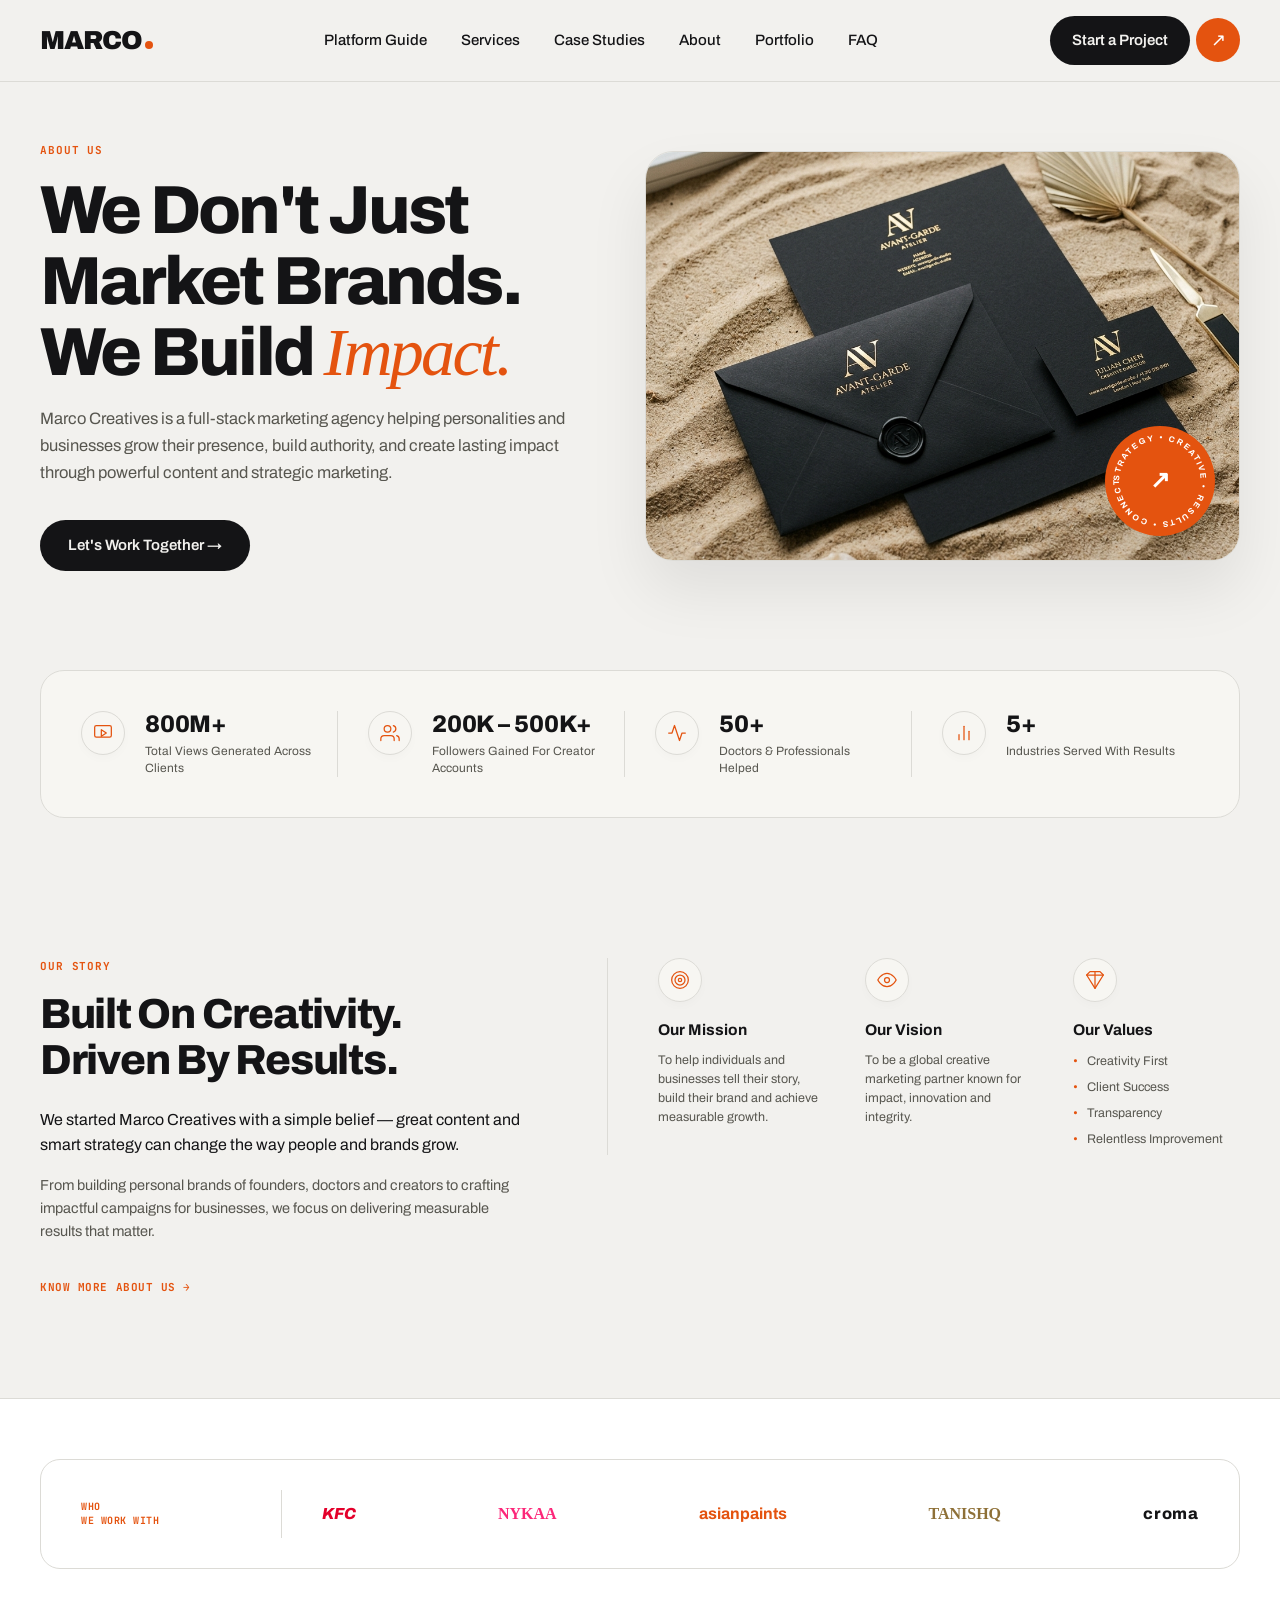
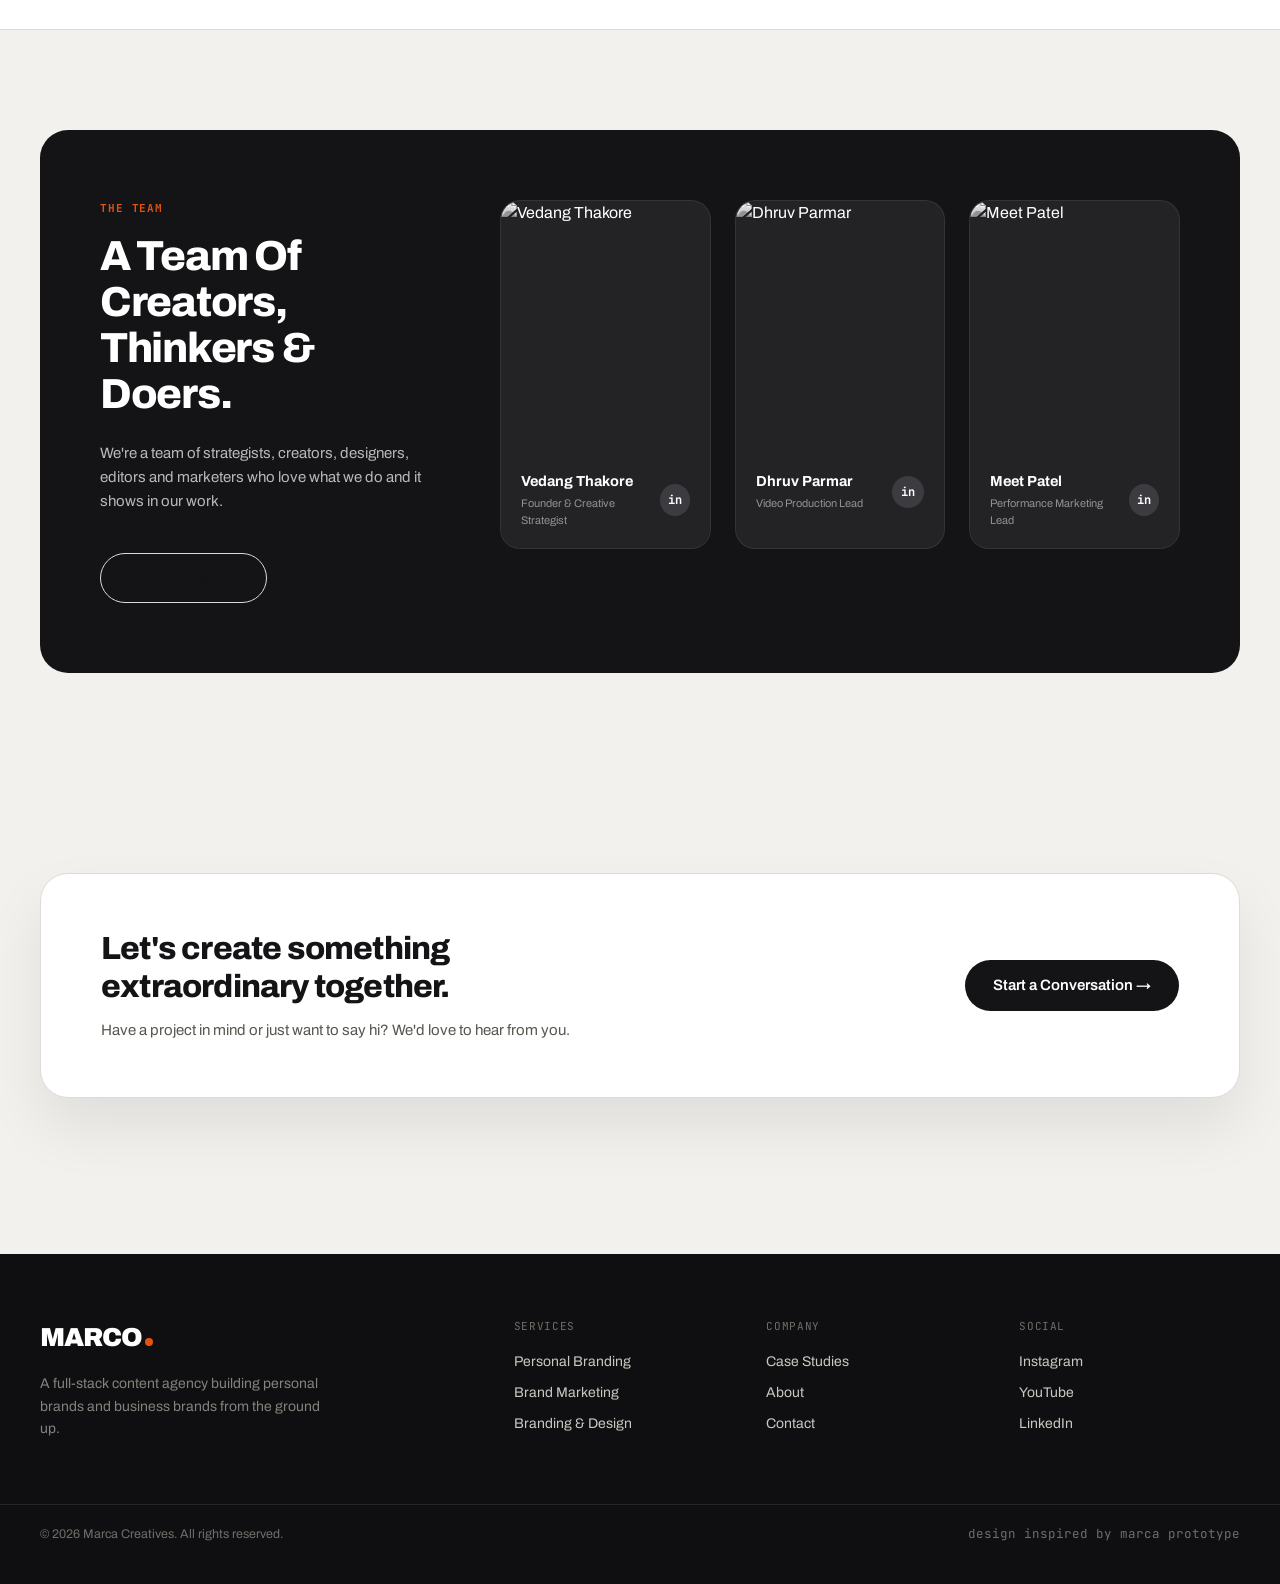
==== commit 864d17a3: "add contact page, update logotype branding MARCO." ====
--- a/about.html
+++ b/about.html
@@ -24,10 +24,10 @@
   <!-- ============ STICKY NAV ============ -->
   <header class="header">
     <nav class="nav-container" aria-label="Main Navigation">
-      <div class="logo">
+      <a href="index.html" class="logo">
+        <span class="logo-text">MARCO</span>
         <div class="logo-dot"></div>
-        <span class="logo-text">marca</span>
-      </div>
+      </a>
       <div class="nav-links" id="navLinks">
         <a href="index.html#studio">Platform Guide</a>
         <a href="services.html">Services</a>
@@ -37,8 +37,8 @@
         <a href="index.html#faq">FAQ</a>
       </div>
       <div class="nav-cta">
-        <a href="index.html#contact" class="btn-primary">Start a Project</a>
-        <a href="index.html#contact" class="btn-arrow" aria-label="Contact Us">&#8599;</a>
+        <a href="contact.html" class="btn-primary">Start a Project</a>
+        <a href="contact.html" class="btn-arrow" aria-label="Contact Us">&#8599;</a>
         <!-- Mobile Menu Toggle -->
         <button class="mobile-toggle" id="mobileToggle" aria-expanded="false" aria-controls="navLinks" aria-label="Toggle Menu">
           <span></span>
@@ -312,10 +312,10 @@
   <footer class="footer">
     <div class="container footer-grid">
       <div class="footer-about">
-        <div class="logo">
-          <div class="logo-dot bg-white"></div>
-          <span class="logo-text text-white">marca</span>
-        </div>
+        <a href="index.html" class="logo">
+          <span class="logo-text text-white">MARCO</span>
+          <div class="logo-dot"></div>
+        </a>
         <p class="footer-about-text">A full-stack content agency building personal brands and business brands from the ground up.</p>
       </div>
       <div>
@@ -331,7 +331,7 @@
         <div class="footer-links">
           <a href="index.html#work">Case Studies</a>
           <a href="about.html">About</a>
-          <a href="index.html#contact">Contact</a>
+          <a href="contact.html">Contact</a>
         </div>
       </div>
       <div>
--- a/style.css
+++ b/style.css
@@ -250,25 +250,29 @@
 
 .logo {
   display: flex;
-  align-items: center;
-  gap: 10px;
+  align-items: baseline;
+  gap: 2px;
+  text-decoration: none;
 }
 
 .logo-dot {
-  width: 28px;
-  height: 28px;
+  width: 8px;
+  height: 8px;
   border-radius: 50%;
-  background: var(--text-color);
+  background: var(--accent-color);
+  margin-left: 1px;
 }
 
 .logo-dot.bg-white {
-  background: var(--white);
+  background: var(--accent-color) !important;
 }
 
 .logo-text {
-  font-weight: 800;
-  font-size: 23px;
-  letter-spacing: -0.02em;
+  font-weight: 900;
+  font-size: 26px;
+  letter-spacing: -0.04em;
+  color: var(--text-color);
+  text-transform: uppercase;
 }
 
 .logo-text.text-white {
@@ -4554,11 +4558,240 @@
   }
 }
 
-
-
-
-
-
-
-
-
+/* --- Contact Page Specific Styling --- */
+.contact-hero-section {
+  padding-bottom: 60px;
+}
+
+.contact-hero-grid {
+  display: grid;
+  grid-template-columns: 1fr 1.15fr;
+  gap: 80px;
+  align-items: flex-start;
+}
+
+.contact-details-list {
+  display: flex;
+  flex-direction: column;
+  gap: 20px;
+  margin: 36px 0 44px;
+}
+
+.contact-detail-row {
+  display: flex;
+  align-items: center;
+  gap: 16px;
+}
+
+.contact-detail-row strong {
+  font-size: 14px;
+  font-weight: 700;
+  color: var(--text-color);
+  display: block;
+}
+
+.contact-detail-row p {
+  font-size: 13px;
+  color: var(--muted-text);
+}
+
+.contact-detail-row a {
+  color: var(--muted-text);
+  transition: color var(--transition-fast);
+}
+
+.contact-detail-row a:hover {
+  color: var(--accent-color);
+}
+
+.contact-mug-wrapper {
+  width: 100%;
+  border-radius: 20px;
+  overflow: hidden;
+  border: 1px solid var(--border-color);
+  aspect-ratio: 1.6/1;
+  box-shadow: var(--shadow-card);
+}
+
+.contact-mug-wrapper img {
+  width: 100%;
+  height: 100%;
+  object-fit: cover;
+}
+
+/* Contact Form Card */
+.contact-form-card {
+  background-color: var(--white);
+  border: 1px solid var(--border-color);
+  border-radius: 28px;
+  padding: 56px 48px;
+  box-shadow: var(--shadow-premium);
+}
+
+.contact-form-card h3 {
+  font-size: 26px;
+  font-weight: 800;
+  margin-bottom: 8px;
+  letter-spacing: -0.02em;
+}
+
+.contact-form-card > p {
+  font-size: 14px;
+  color: var(--muted-text);
+  margin-bottom: 36px;
+}
+
+.contact-fields-form {
+  display: flex;
+  flex-direction: column;
+  gap: 20px;
+}
+
+.form-row-double {
+  display: grid;
+  grid-template-columns: 1fr 1fr;
+  gap: 20px;
+}
+
+.form-group input,
+.form-group select,
+.form-group textarea {
+  width: 100%;
+  padding: 18px 24px;
+  background-color: #f7f6f2;
+  border: 1px solid var(--border-color);
+  border-radius: 16px;
+  font-family: var(--font-sans);
+  font-size: 14.5px;
+  color: var(--text-color);
+  outline: none;
+  transition: border-color var(--transition-fast), background-color var(--transition-fast);
+}
+
+.form-group input:focus,
+.form-group select:focus,
+.form-group textarea:focus {
+  border-color: var(--accent-color);
+  background-color: var(--white);
+}
+
+.form-group select {
+  appearance: none;
+  -webkit-appearance: none;
+  cursor: pointer;
+  background-image: url("data:image/svg+xml,%3Csvg xmlns='http://www.w3.org/2000/svg' width='24' height='24' viewBox='0 0 24 24' fill='none' stroke='%2357564f' stroke-width='2' stroke-linecap='round' stroke-linejoin='round'%3E%3Cpolyline points='6 9 12 15 18 9'%3E%3C/polyline%3E%3C/svg%3E");
+  background-repeat: no-repeat;
+  background-position: right 24px center;
+  background-size: 18px;
+}
+
+.btn-send-message {
+  width: 100%;
+  background-color: var(--text-color);
+  color: var(--white);
+  border: none;
+  padding: 20px;
+  border-radius: 40px;
+  font-family: var(--font-sans);
+  font-weight: 700;
+  font-size: 16px;
+  cursor: pointer;
+  display: inline-flex;
+  align-items: center;
+  justify-content: center;
+  gap: 8px;
+  transition: background-color var(--transition-fast), transform var(--transition-fast);
+}
+
+.btn-send-message:hover {
+  background-color: #232326;
+  transform: translateY(-2px);
+}
+
+/* Why Reach Out */
+.contact-why-section {
+  padding-bottom: 60px;
+}
+
+.contact-why-grid {
+  display: grid;
+  grid-template-columns: repeat(4, 1fr);
+  gap: 40px;
+}
+
+/* Office Map */
+.contact-office-grid {
+  display: grid;
+  grid-template-columns: 1.3fr 1fr;
+  gap: 80px;
+  align-items: center;
+}
+
+.office-map-col {
+  border-radius: 28px;
+  overflow: hidden;
+  border: 1px solid var(--border-color);
+  aspect-ratio: 1.7/1;
+  box-shadow: var(--shadow-premium);
+}
+
+.office-map-col img {
+  width: 100%;
+  height: 100%;
+  object-fit: cover;
+}
+
+/* Dark CTA Visual */
+.contact-banner-visual {
+  border-radius: 20px;
+  overflow: hidden;
+  aspect-ratio: 1.6/1;
+  border: 1px solid rgba(255, 255, 255, 0.08);
+}
+
+.contact-banner-visual img {
+  width: 100%;
+  height: 100%;
+  object-fit: cover;
+}
+
+/* Responsive overrides */
+@media (max-width: 1024px) {
+  .contact-hero-grid,
+  .contact-office-grid {
+    grid-template-columns: 1fr;
+    gap: 48px;
+  }
+}
+
+@media (max-width: 768px) {
+  .contact-why-grid {
+    grid-template-columns: 1fr 1fr;
+    gap: 30px;
+  }
+  
+  .form-row-double {
+    grid-template-columns: 1fr;
+    gap: 20px;
+  }
+  
+  .contact-form-card {
+    padding: 40px 24px;
+  }
+}
+
+@media (max-width: 480px) {
+  .contact-why-grid {
+    grid-template-columns: 1fr;
+  }
+}
+
+
+
+
+
+
+
+
+
+
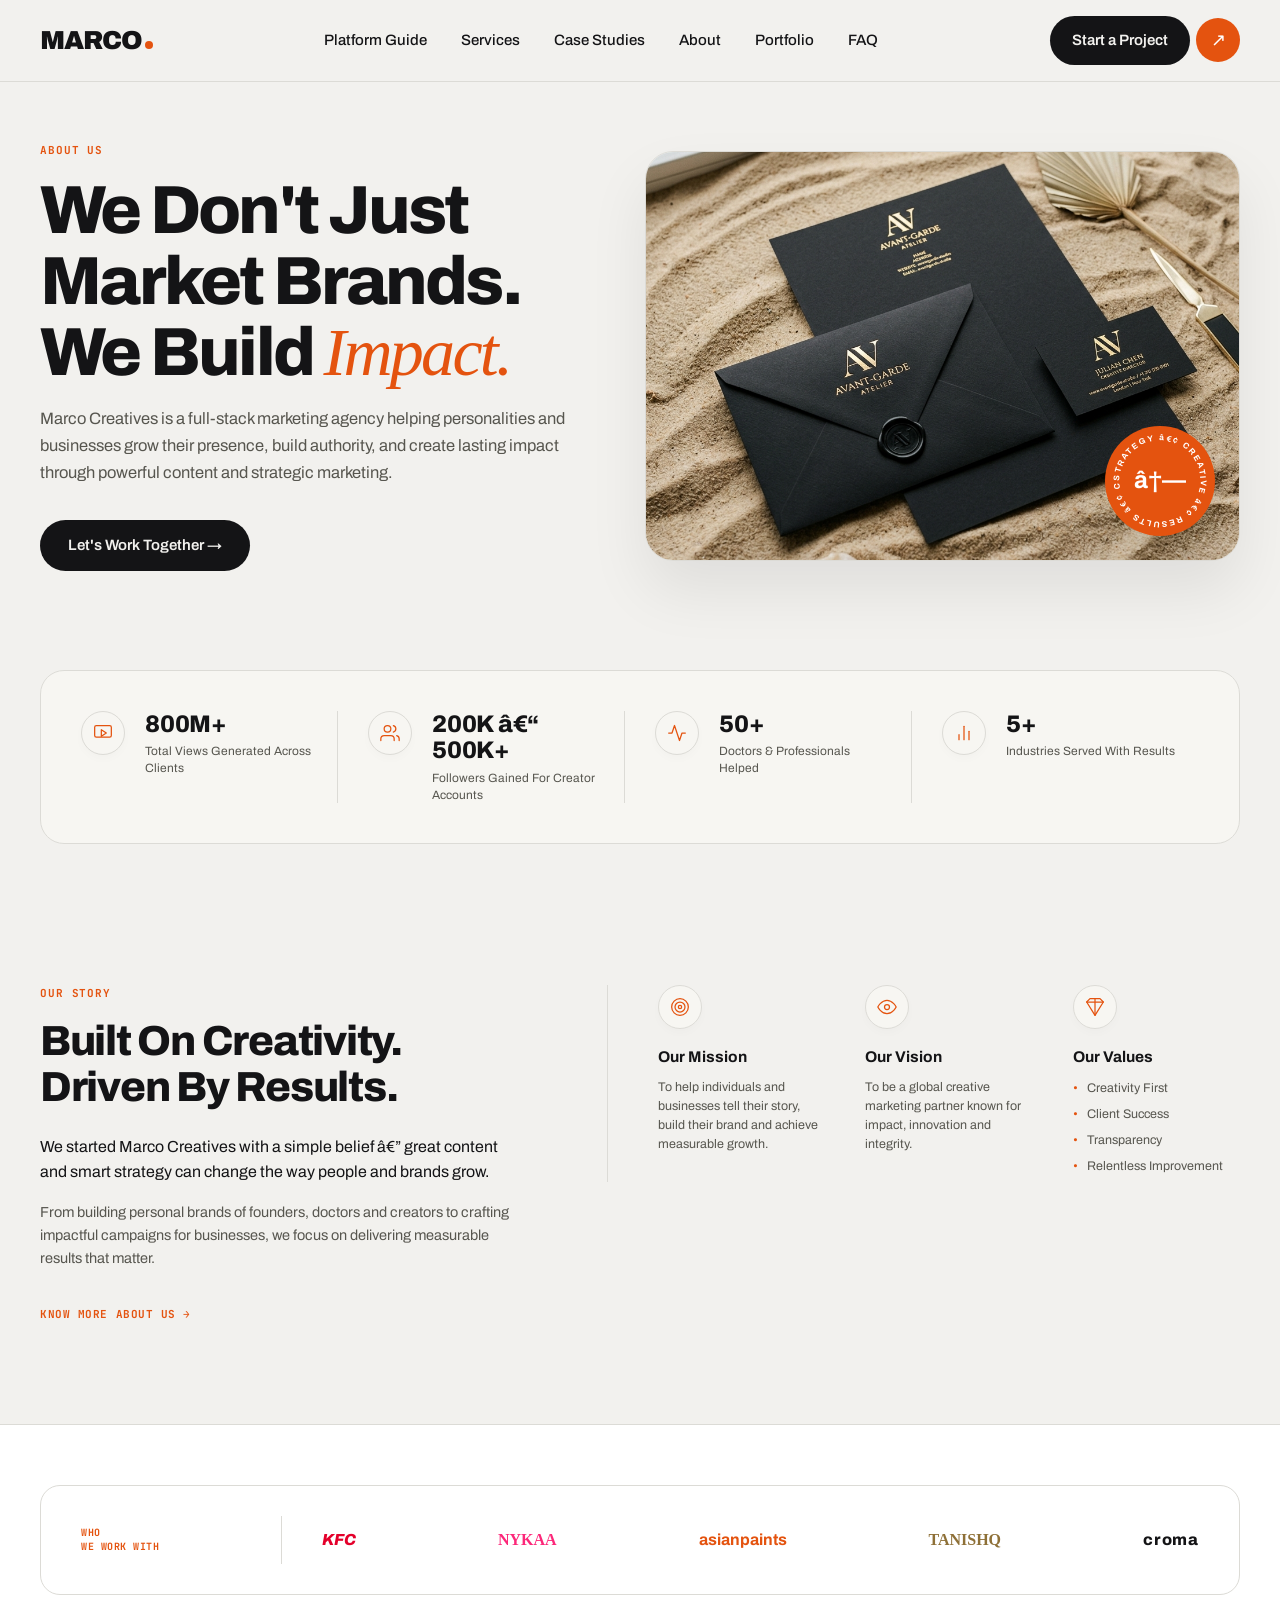
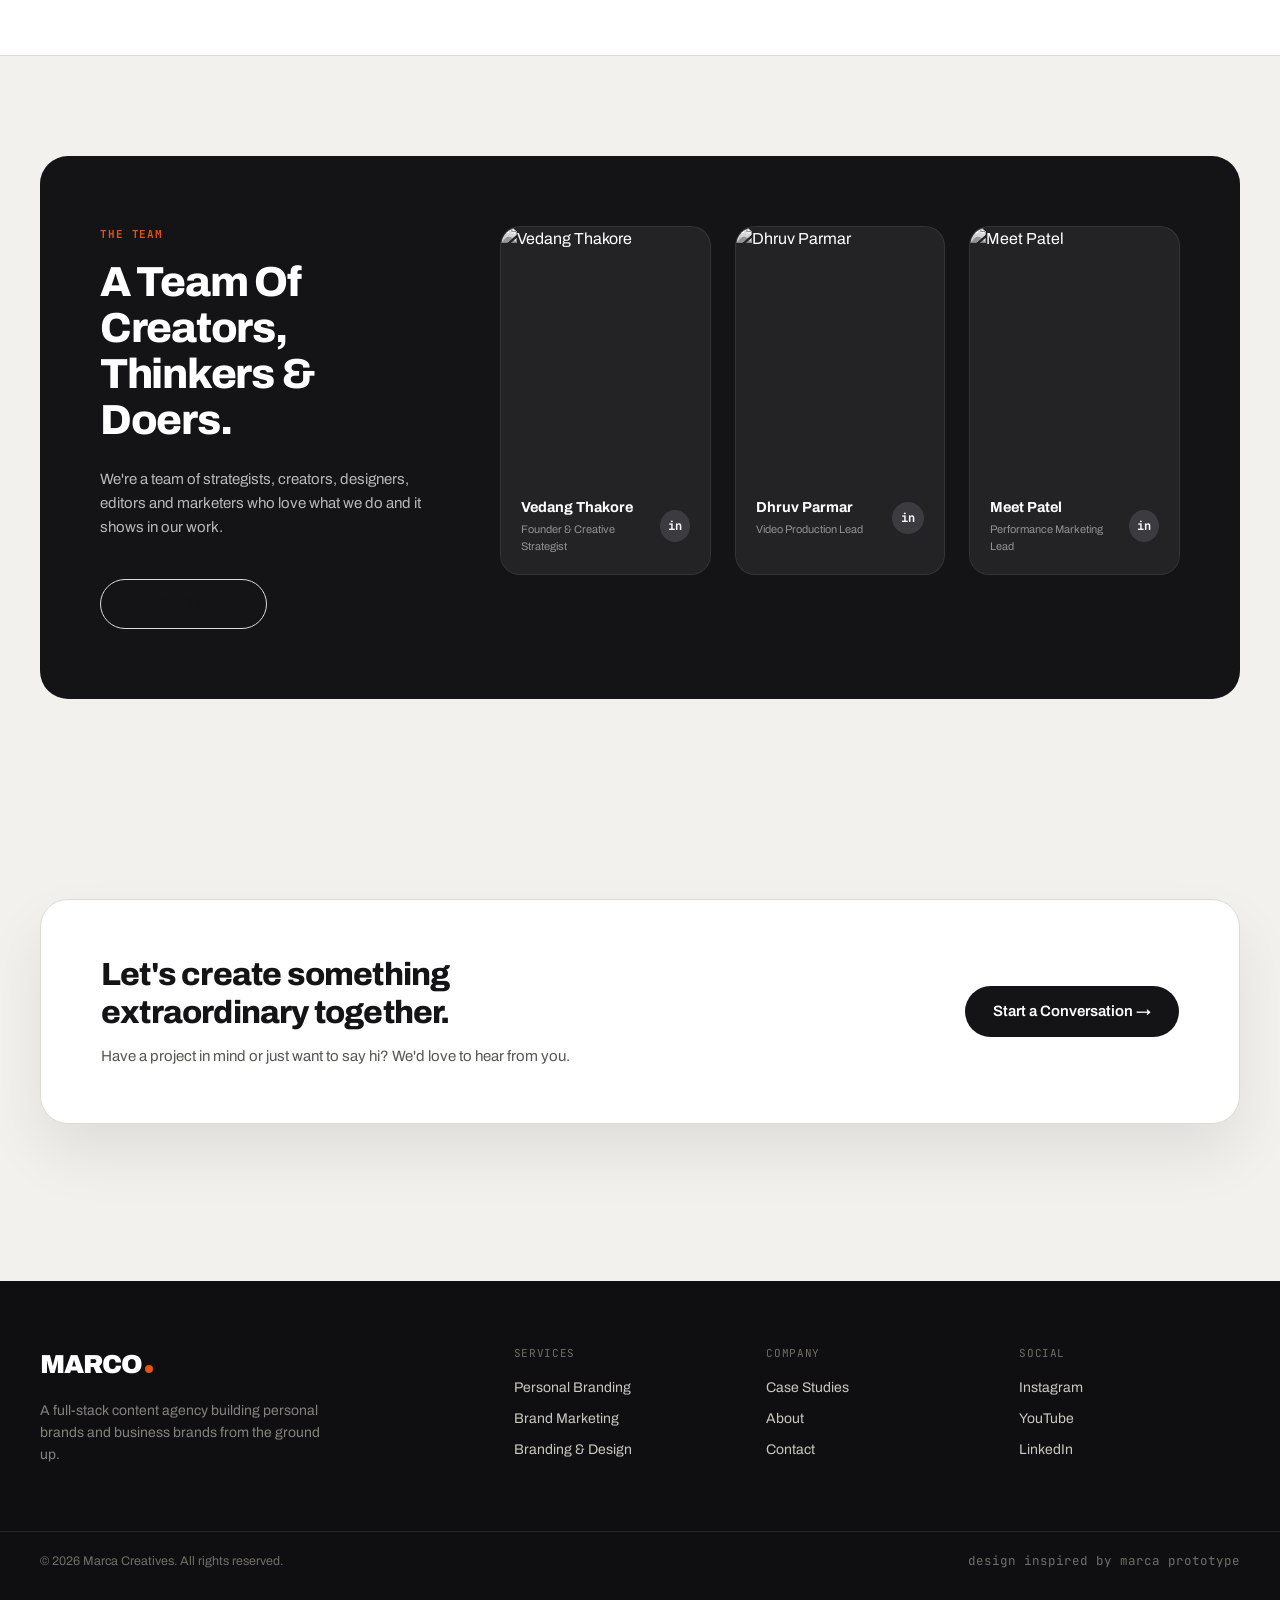
==== commit a08eff90: "Update website: add motion animations, update all pages and styles" ====
--- a/about.html
+++ b/about.html
@@ -1,4 +1,4 @@
-<!DOCTYPE html>
+﻿<!DOCTYPE html>
 <html lang="en">
 <head>
   <meta charset="utf-8">
@@ -18,6 +18,7 @@
   
   <!-- Main Stylesheet -->
   <link rel="stylesheet" href="style.css">
+  <link rel="stylesheet" href="motion.css">
 </head>
 <body>
 
@@ -74,11 +75,11 @@
               </defs>
               <text font-size="7.5" font-weight="700" fill="var(--white)" letter-spacing="1.5">
                 <textPath href="#badgeCirclePath">
-                  STRATEGY • CREATIVE • RESULTS • CONNECTIVITY •
+                  STRATEGY â€¢ CREATIVE â€¢ RESULTS â€¢ CONNECTIVITY â€¢
                 </textPath>
               </text>
             </svg>
-            <div class="badge-arrow">↗</div>
+            <div class="badge-arrow">â†—</div>
           </div>
 
         </div>
@@ -115,7 +116,7 @@
               </svg>
             </div>
             <div class="q-stat-info">
-              <h4>200K – 500K+</h4>
+              <h4>200K â€“ 500K+</h4>
               <p>Followers Gained For Creator Accounts</p>
             </div>
           </div>
@@ -158,7 +159,7 @@
         <div class="section-tag">OUR STORY</div>
         <h2 class="story-title">Built On Creativity.<br>Driven By Results.</h2>
         <p class="story-desc">
-          We started Marco Creatives with a simple belief — great content and smart strategy can change the way people and brands grow.
+          We started Marco Creatives with a simple belief â€” great content and smart strategy can change the way people and brands grow.
         </p>
         <p class="story-desc-sub">
           From building personal brands of founders, doctors and creators to crafting impactful campaigns for businesses, we focus on delivering measurable results that matter.
@@ -354,5 +355,6 @@
   <script src="https://cdnjs.cloudflare.com/ajax/libs/gsap/3.12.2/ScrollTrigger.min.js"></script>
   <!-- Main JavaScript File -->
   <script src="script.js"></script>
+  <script src="motion.js"></script>
 </body>
 </html>
--- a/style.css
+++ b/style.css
@@ -2714,19 +2714,31 @@
 
 .service-row-item {
   display: grid;
-  grid-template-columns: 1fr 1.1fr;
-  gap: 96px;
-  align-items: center;
-  padding: 100px 0;
-  border-bottom: 1px solid var(--border-color);
+  grid-template-columns: 1.15fr 1fr;
+  gap: 60px;
+  align-items: center;
+  background-color: var(--white);
+  border: 1px solid var(--border-color);
+  border-radius: 28px;
+  padding: 56px;
+  margin-bottom: 60px;
+  box-shadow: var(--shadow-card);
 }
 
 .service-row-item:last-child {
-  border-bottom: none;
+  margin-bottom: 0;
 }
 
 .service-row-item.reverse-row {
-  grid-template-columns: 1.1fr 1fr;
+  grid-template-columns: 1fr 1.15fr;
+}
+
+.service-row-item.reverse-row .service-row-left {
+  order: 2;
+}
+
+.service-row-item.reverse-row .service-row-right {
+  order: 1;
 }
 
 .service-row-number {
@@ -3051,20 +3063,22 @@
   
   .service-row-item {
     grid-template-columns: 1fr;
-    gap: 48px;
-    padding: 64px 0;
+    gap: 36px;
+    padding: 32px 20px;
+    margin-bottom: 40px;
+    border-radius: 20px;
   }
   
   .service-row-item.reverse-row {
     grid-template-columns: 1fr;
   }
   
-  /* Make sure text column shows first on reversed rows */
+  /* Make sure text column shows first on reversed rows on mobile */
   .service-row-item.reverse-row .service-row-left {
+    order: 1;
+  }
+  .service-row-item.reverse-row .service-row-right {
     order: 2;
-  }
-  .service-row-item.reverse-row .service-row-right {
-    order: 1;
   }
   
   .cta-banner-overlay {
--- a/motion.css
+++ b/motion.css
@@ -0,0 +1,433 @@
+/* ==========================================================================
+   MARCA CREATIVES — PREMIUM MOTION SYSTEM
+   Pure animation & interaction layer. Zero layout/color/type changes.
+   ========================================================================== */
+
+/* Custom Easing Variables */
+:root {
+  --ease-expo-out: cubic-bezier(0.16, 1, 0.3, 1);
+  --ease-expo-in:  cubic-bezier(0.7, 0, 0.84, 0);
+  --ease-expo-io:  cubic-bezier(0.87, 0, 0.13, 1);
+  --ease-spring:   cubic-bezier(0.34, 1.56, 0.64, 1);
+  --ease-silk:     cubic-bezier(0.25, 0.46, 0.45, 0.94);
+  --ease-magnetic: cubic-bezier(0.23, 1, 0.32, 1);
+}
+
+/* Kill default scroll-behavior — Lenis takes over */
+html { scroll-behavior: auto !important; }
+
+/* ─── Page Loader ────────────────────────────────────────────────────────── */
+#marca-loader {
+  position: fixed;
+  inset: 0;
+  z-index: 9999;
+  background: var(--bg-color, #f2f1ee);
+  display: flex;
+  flex-direction: column;
+  align-items: center;
+  justify-content: center;
+  gap: 28px;
+  pointer-events: all;
+  will-change: transform, clip-path;
+}
+
+#marca-loader .loader-logo {
+  display: flex;
+  align-items: center;
+  gap: 8px;
+  transform: scale(0.8);
+  opacity: 0;
+}
+
+#marca-loader .loader-logo-text {
+  font-family: var(--font-sans, 'Archivo', sans-serif);
+  font-size: 28px;
+  font-weight: 900;
+  letter-spacing: -0.04em;
+  color: var(--text-color, #141416);
+}
+
+#marca-loader .loader-logo-dot {
+  width: 8px;
+  height: 8px;
+  border-radius: 50%;
+  background: var(--accent-color, #e4530f);
+  margin-top: -14px;
+}
+
+#marca-loader .loader-bar-wrap {
+  width: 220px;
+  height: 1px;
+  background: rgba(20,20,22,0.12);
+  border-radius: 999px;
+  overflow: hidden;
+}
+
+#marca-loader .loader-bar {
+  height: 100%;
+  width: 0%;
+  background: var(--text-color, #141416);
+  border-radius: 999px;
+  transform-origin: left;
+  will-change: width;
+}
+
+#marca-loader .loader-pct {
+  font-family: var(--font-mono, 'JetBrains Mono', monospace);
+  font-size: 11px;
+  font-weight: 500;
+  letter-spacing: 0.1em;
+  color: var(--muted-text, #57564f);
+  opacity: 0;
+}
+
+/* ─── Scroll Progress Bar ───────────────────────────────────────────────── */
+#scroll-progress {
+  position: fixed;
+  top: 0;
+  left: 0;
+  height: 2px;
+  width: 0%;
+  background: var(--accent-color, #e4530f);
+  z-index: 9997;
+  pointer-events: none;
+  transform-origin: left;
+  will-change: width;
+}
+
+/* ─── Custom Cursor ─────────────────────────────────────────────────────── */
+#mc-cursor {
+  position: fixed;
+  top: 0; left: 0;
+  z-index: 9998;
+  pointer-events: none;
+  will-change: transform;
+  mix-blend-mode: normal;
+}
+
+#mc-cursor .cur-dot {
+  position: absolute;
+  top: -4px; left: -4px;
+  width: 8px; height: 8px;
+  border-radius: 50%;
+  background: var(--accent-color, #e4530f);
+  will-change: transform;
+  transition: transform 0.1s var(--ease-expo-out), opacity 0.2s ease;
+}
+
+#mc-cursor .cur-ring {
+  position: absolute;
+  top: -22px; left: -22px;
+  width: 44px; height: 44px;
+  border-radius: 50%;
+  border: 1.5px solid rgba(20,20,22,0.3);
+  will-change: transform;
+  transition:
+    width 0.4s var(--ease-expo-out),
+    height 0.4s var(--ease-expo-out),
+    top 0.4s var(--ease-expo-out),
+    left 0.4s var(--ease-expo-out),
+    border-color 0.35s ease,
+    background 0.35s ease,
+    opacity 0.3s ease;
+}
+
+#mc-cursor .cur-label {
+  position: absolute;
+  top: 50%; left: 50%;
+  transform: translate(-50%,-50%);
+  font-family: var(--font-mono, monospace);
+  font-size: 9px;
+  font-weight: 600;
+  letter-spacing: 0.1em;
+  text-transform: uppercase;
+  color: var(--white, #fff);
+  opacity: 0;
+  white-space: nowrap;
+  transition: opacity 0.2s ease;
+}
+
+body.cur-hover #mc-cursor .cur-ring {
+  width: 72px; height: 72px;
+  top: -36px; left: -36px;
+  border-color: var(--accent-color, #e4530f);
+  background: rgba(228,83,15,0.88);
+}
+body.cur-hover #mc-cursor .cur-label { opacity: 1; }
+
+body.cur-view #mc-cursor .cur-ring {
+  width: 88px; height: 88px;
+  top: -44px; left: -44px;
+  border-color: var(--text-color, #141416);
+  background: var(--text-color, #141416);
+}
+body.cur-view #mc-cursor .cur-label { opacity: 1; }
+
+body.cur-click #mc-cursor .cur-ring {
+  width: 30px; height: 30px;
+  top: -15px; left: -15px;
+}
+
+@media (pointer: coarse) {
+  #mc-cursor { display: none; }
+}
+
+/* ─── Navbar blur on scroll ─────────────────────────────────────────────── */
+.header {
+  transition:
+    background 0.5s var(--ease-silk),
+    box-shadow 0.5s var(--ease-silk),
+    backdrop-filter 0.4s ease;
+}
+
+.header.nav-scrolled {
+  backdrop-filter: blur(22px) saturate(1.8);
+  -webkit-backdrop-filter: blur(22px) saturate(1.8);
+  background: rgba(242,241,238,0.84) !important;
+  box-shadow: 0 1px 0 rgba(0,0,0,0.06), 0 4px 32px rgba(0,0,0,0.04);
+}
+
+/* Nav link animated underline */
+.nav-links a {
+  position: relative;
+}
+.nav-links a::after {
+  content: '';
+  position: absolute;
+  bottom: -2px; left: 0;
+  width: 100%;
+  height: 1.5px;
+  background: var(--accent-color, #e4530f);
+  transform: scaleX(0);
+  transform-origin: right;
+  transition: transform 0.4s var(--ease-expo-out);
+}
+.nav-links a:hover::after,
+.nav-links a.nav-active::after {
+  transform: scaleX(1);
+  transform-origin: left;
+}
+
+/* ─── Hero Mesh Gradient ────────────────────────────────────────────────── */
+#hero-mesh {
+  position: absolute;
+  inset: 0;
+  z-index: 0;
+  overflow: hidden;
+  pointer-events: none;
+}
+
+.mesh-orb {
+  position: absolute;
+  border-radius: 50%;
+  filter: blur(90px);
+  will-change: transform;
+  animation: floatOrb var(--orb-dur, 14s) ease-in-out infinite alternate;
+}
+.mesh-orb-1 {
+  width: 500px; height: 500px;
+  background: var(--accent-color, #e4530f);
+  top: -100px; right: -60px;
+  opacity: 0.11;
+  --orb-dur: 14s;
+}
+.mesh-orb-2 {
+  width: 360px; height: 360px;
+  background: #7c5cbf;
+  bottom: 80px; left: -40px;
+  opacity: 0.08;
+  --orb-dur: 19s;
+}
+.mesh-orb-3 {
+  width: 260px; height: 260px;
+  background: #f5c842;
+  top: 45%; left: 42%;
+  opacity: 0.06;
+  --orb-dur: 24s;
+}
+@keyframes floatOrb {
+  0%   { transform: translate(0,0) scale(1); }
+  50%  { transform: translate(28px,-22px) scale(1.06); }
+  100% { transform: translate(-18px,28px) scale(0.96); }
+}
+
+/* Noise texture */
+#hero-noise {
+  position: absolute;
+  inset: 0;
+  z-index: 1;
+  opacity: 0.022;
+  background-image: url("data:image/svg+xml,%3Csvg viewBox='0 0 256 256' xmlns='http://www.w3.org/2000/svg'%3E%3Cfilter id='n'%3E%3CfeTurbulence type='fractalNoise' baseFrequency='0.85' numOctaves='4' stitchTiles='stitch'/%3E%3C/filter%3E%3Crect width='100%25' height='100%25' filter='url(%23n)'/%3E%3C/svg%3E");
+  background-size: 180px 180px;
+  pointer-events: none;
+}
+
+/* ─── Hero Scroll Indicator ─────────────────────────────────────────────── */
+.hero-scroll-indicator {
+  position: absolute;
+  bottom: 32px;
+  left: 50%;
+  transform: translateX(-50%);
+  z-index: 10;
+  display: flex;
+  flex-direction: column;
+  align-items: center;
+  gap: 6px;
+  transition: opacity 0.6s ease;
+}
+.hero-scroll-indicator.hidden { opacity: 0; pointer-events: none; }
+
+.scroll-line {
+  width: 1px; height: 52px;
+  background: var(--text-color, #141416);
+  transform-origin: top;
+  animation: scrollLinePulse 1.9s ease-in-out infinite;
+  opacity: 0.35;
+}
+@keyframes scrollLinePulse {
+  0%, 100% { transform: scaleY(1);   opacity: 0.35; }
+  50%       { transform: scaleY(0.4); opacity: 0.12; }
+}
+.scroll-label {
+  font-family: var(--font-mono, monospace);
+  font-size: 9px;
+  letter-spacing: 0.14em;
+  text-transform: uppercase;
+  color: var(--muted-text, #57564f);
+  writing-mode: vertical-lr;
+}
+
+/* ─── Card cursor-follow glow ───────────────────────────────────────────── */
+.card-glow {
+  position: absolute;
+  inset: 0;
+  border-radius: inherit;
+  pointer-events: none;
+  opacity: 0;
+  background: radial-gradient(
+    200px circle at var(--glow-x,50%) var(--glow-y,50%),
+    rgba(228,83,15,0.09), transparent 70%
+  );
+  transition: opacity 0.3s ease;
+  z-index: 0;
+}
+.solution-item-card:hover .card-glow { opacity: 1; }
+
+/* ─── Solution Cards ─────────────────────────────────────────────────────── */
+.solution-item-card {
+  position: relative;
+  overflow: hidden;
+  transition:
+    transform 0.55s var(--ease-expo-out),
+    box-shadow 0.55s var(--ease-expo-out);
+  cursor: none;
+}
+.solution-item-card:hover {
+  transform: translateY(-7px) !important;
+  box-shadow: 0 28px 64px rgba(0,0,0,0.1) !important;
+}
+.solution-item-card:hover .sol-icon {
+  animation: iconSpin 0.65s var(--ease-spring) forwards;
+}
+@keyframes iconSpin {
+  0%   { transform: rotate(0deg); }
+  55%  { transform: rotate(20deg); }
+  100% { transform: rotate(0deg); }
+}
+
+/* ─── Industry Gallery Image zoom ───────────────────────────────────────── */
+.ind-gallery-card { overflow: hidden; cursor: none; }
+.ind-gallery-card img {
+  transition: transform 0.75s var(--ease-expo-out);
+  will-change: transform;
+}
+.ind-gallery-card:hover img { transform: scale(1.08); }
+
+/* ─── Case Card ─────────────────────────────────────────────────────────── */
+.case-card { position: relative; overflow: hidden; cursor: none; }
+.case-card img {
+  transition: transform 0.7s var(--ease-expo-out);
+  will-change: transform;
+}
+.case-card:hover img { transform: scale(1.05); }
+
+/* ─── Button shimmer / sheen ────────────────────────────────────────────── */
+.btn-primary-pill,
+.btn-banner-action,
+.btn-primary {
+  position: relative;
+  overflow: hidden;
+}
+.btn-primary-pill::after,
+.btn-banner-action::after {
+  content: '';
+  position: absolute;
+  inset: 0;
+  background: linear-gradient(110deg, transparent 40%, rgba(255,255,255,0.18) 50%, transparent 60%);
+  transform: translateX(-100%);
+  transition: transform 0.55s var(--ease-expo-out);
+}
+.btn-primary-pill:hover::after,
+.btn-banner-action:hover::after { transform: translateX(100%); }
+
+/* ─── Ripple host ───────────────────────────────────────────────────────── */
+.ripple-host { position: relative; overflow: hidden; }
+.ripple-circle {
+  position: absolute;
+  border-radius: 50%;
+  background: rgba(255,255,255,0.22);
+  transform: scale(0);
+  animation: rippleAnim 0.65s var(--ease-expo-out) forwards;
+  pointer-events: none;
+}
+@keyframes rippleAnim { to { transform: scale(5); opacity: 0; } }
+
+/* ─── Magnetic wrapper ──────────────────────────────────────────────────── */
+.magnetic-wrap {
+  display: inline-block;
+  will-change: transform;
+  transition: transform 0.4s var(--ease-magnetic);
+}
+
+/* ─── SplitType base ────────────────────────────────────────────────────── */
+.word { display: inline-block; overflow: hidden; }
+.char { display: inline-block; }
+
+/* ─── Footer social icon stagger ready ──────────────────────────────────── */
+.footer-links a {
+  display: block;
+  transition: transform 0.3s var(--ease-expo-out), color 0.25s ease;
+  will-change: transform;
+}
+.footer-links a:hover { transform: translateX(4px); }
+
+/* ─── Input focus glow ──────────────────────────────────────────────────── */
+input, textarea, select {
+  transition: box-shadow 0.3s ease, border-color 0.3s ease !important;
+}
+input:focus, textarea:focus {
+  box-shadow: 0 0 0 3px rgba(228,83,15,0.14), 0 0 24px rgba(228,83,15,0.07) !important;
+  outline: none !important;
+}
+
+/* ─── Prevent FOUC ──────────────────────────────────────────────────────── */
+body.is-loading {
+  overflow: hidden;
+  pointer-events: none;
+}
+body.is-loading > *:not(#marca-loader) {
+  visibility: hidden;
+  opacity: 0;
+}
+body.is-ready > *:not(#marca-loader) {
+  visibility: visible;
+  opacity: 1;
+}
+
+/* ─── Mobile: strip heavy FX ────────────────────────────────────────────── */
+@media (max-width: 768px) {
+  .mesh-orb { opacity: 0 !important; }
+  #mc-cursor { display: none !important; }
+  body.cur-hover, body.cur-view { cursor: auto; }
+  .solution-item-card:hover { transform: none !important; }
+}
